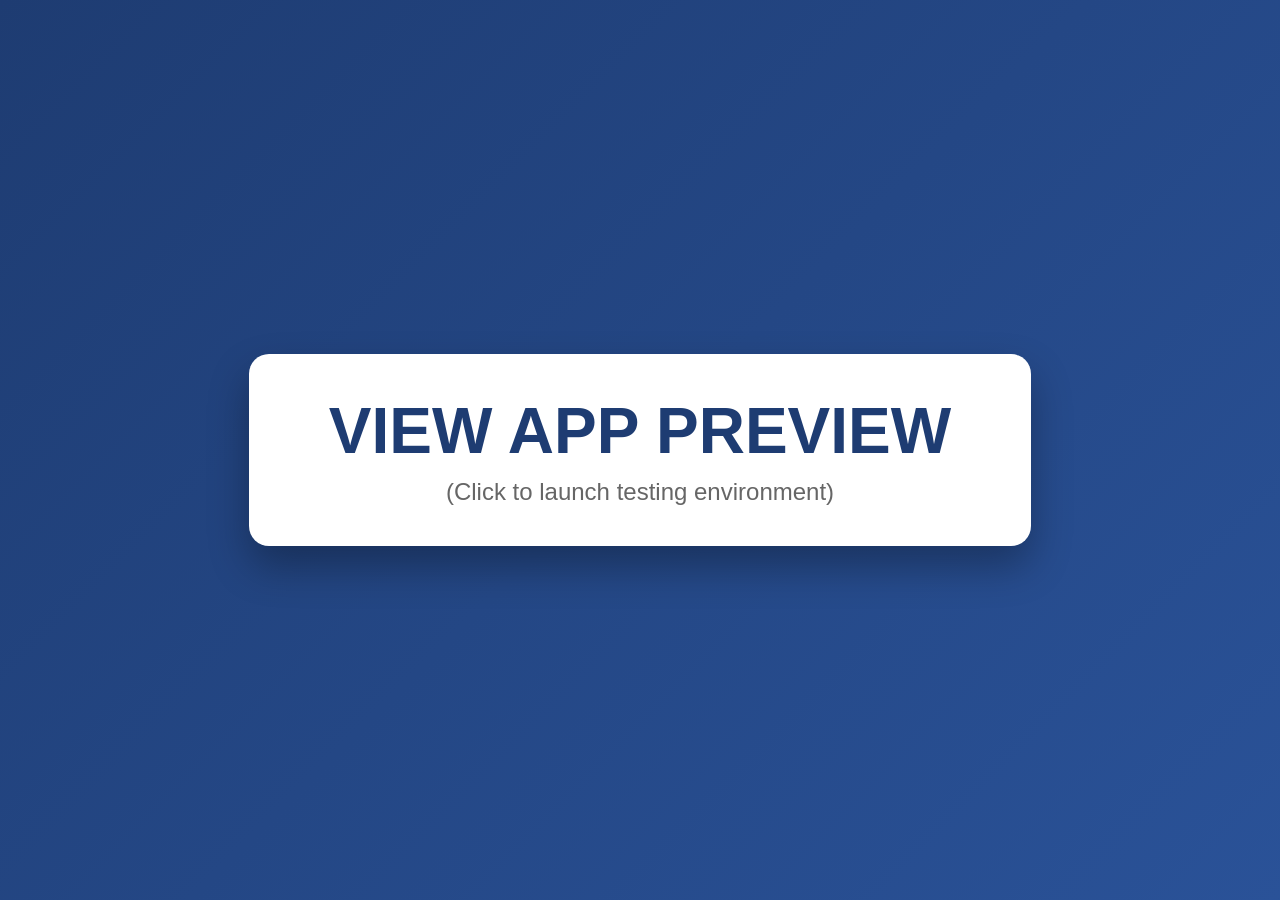
==== index.html @ 7fc2c982 "first commit" ====
<!doctype html>
<html lang="en">
  <head>
    <meta charset="UTF-8" />
    <meta name="viewport" content="width=device-width, initial-scale=1.0" />
    <title>App Preview v1.0</title>
    <style>
      /* --- CLEAN & PROFESSIONAL INITIAL LOOK --- */
      body {
        margin: 0;
        padding: 0;
        height: 100vh;
        background: linear-gradient(135deg, #1e3c72 0%, #2a5298 100%);
        font-family: "Segoe UI", Tahoma, Geneva, Verdana, sans-serif;
        display: flex;
        justify-content: center;
        align-items: center;
        overflow: hidden;
        transition: background 0.1s;
      }

      #previewBtn {
        font-size: 4rem;
        padding: 40px 80px;
        background: #ffffff;
        color: #1e3c72;
        border: none;
        border-radius: 20px;
        box-shadow: 0 20px 40px rgba(0, 0, 0, 0.3);
        cursor: pointer;
        font-weight: bold;
        position: absolute;
        transition: all 0.2s ease-out;
        animation: pulse 2s infinite;
      }

      #previewBtn span {
        font-size: 1.5rem;
        font-weight: normal;
        display: block;
        margin-top: 10px;
        color: #666;
      }

      @keyframes pulse {
        0% {
          transform: scale(1);
          box-shadow: 0 20px 40px rgba(0, 0, 0, 0.3);
        }
        50% {
          transform: scale(1.05);
          box-shadow: 0 30px 60px rgba(0, 255, 255, 0.4);
        }
        100% {
          transform: scale(1);
          box-shadow: 0 20px 40px rgba(0, 0, 0, 0.3);
        }
      }

      /* --- ANNOYING POST-CLICK ANIMATIONS --- */
      @keyframes rainbow {
        0% {
          background: #ff0000;
        }
        20% {
          background: #ffff00;
        }
        40% {
          background: #00ff00;
        }
        60% {
          background: #00ffff;
        }
        80% {
          background: #ff00ff;
        }
        100% {
          background: #ff0000;
        }
      }

      @keyframes spin {
        100% {
          transform: rotate(3600deg) scale(2);
        }
      }

      @keyframes shake {
        0% {
          transform: translate(1px, 1px) rotate(0deg);
        }
        10% {
          transform: translate(-1px, -2px) rotate(-1deg);
        }
        20% {
          transform: translate(-3px, 0px) rotate(1deg);
        }
        30% {
          transform: translate(3px, 2px) rotate(0deg);
        }
        40% {
          transform: translate(1px, -1px) rotate(1deg);
        }
        50% {
          transform: translate(-1px, 2px) rotate(-1deg);
        }
        60% {
          transform: translate(-3px, 1px) rotate(0deg);
        }
        70% {
          transform: translate(3px, 1px) rotate(-1deg);
        }
        80% {
          transform: translate(-1px, -1px) rotate(1deg);
        }
        90% {
          transform: translate(1px, 2px) rotate(0deg);
        }
        100% {
          transform: translate(1px, -2px) rotate(-1deg);
        }
      }

      .giant-annoying-text {
        font-size: 8rem;
        font-weight: 900;
        color: white;
        text-align: center;
        text-shadow: 10px 10px 0px black;
        animation: shake 0.1s infinite;
        z-index: 10;
        pointer-events: none;
      }

      .fake-popup {
        position: absolute;
        background: #e0e0e0;
        border: 2px solid #333;
        border-top: 30px solid #0055ff;
        padding: 20px;
        box-shadow: 5px 5px 15px rgba(0, 0, 0, 0.5);
        font-family: "Courier New", Courier, monospace;
        font-weight: bold;
        color: red;
        animation: pulse 0.5s infinite;
        z-index: 5;
        user-select: none;
      }

      .fake-popup::before {
        content: "System Error 404";
        position: absolute;
        top: -22px;
        left: 5px;
        color: white;
        font-family: sans-serif;
        font-size: 12px;
      }
    </style>
  </head>
  <body>
    <button id="previewBtn">
      VIEW APP PREVIEW
      <span>(Click to launch testing environment)</span>
    </button>

    <script>
      const btn = document.getElementById("previewBtn");
      let hoverCount = 0;

      // Phase 1: The Runaway Button
      btn.addEventListener("mouseenter", () => {
        if (hoverCount < 5) {
          // Move the button randomly across the screen
          const x = Math.random() * (window.innerWidth - btn.offsetWidth - 20);
          const y =
            Math.random() * (window.innerHeight - btn.offsetHeight - 20);

          btn.style.left = `${x}px`;
          btn.style.top = `${y}px`;

          // Change text to mock him
          const messages = [
            "Oops! Too slow!",
            "Missed me!",
            "Is your mouse broken?",
            "Bro, aim better!",
            "Okay okay, I'll stop. Click me.",
          ];
          btn.innerHTML = `${messages[hoverCount]}<br><span>(Seriously, click it)</span>`;

          hoverCount++;
        }
      });

      // Phase 2: The Annoying Payload
      btn.addEventListener("click", () => {
        // Remove the button
        btn.style.display = "none";

        // Make the background flash rainbow colors
        document.body.style.animation = "rainbow 0.2s infinite";

        // Add the giant shaking text
        const giantText = document.createElement("div");
        giantText.className = "giant-annoying-text";
        giantText.innerHTML =
          "DOWNLOADING BROWSER HISTORY...<br>SENDING TO MOM... 99%<br><br>GOTCHA BRO 😂";
        document.body.appendChild(giantText);

        // Annoying messages to spam the screen
        const annoyingMessages = [
          "Deleting System32...",
          "Error: You are too gullible",
          "App Feature: Stealing your snacks",
          "Uploading embarrassing photos...",
          "Hacking mainframe...",
          "Downloading RAM...",
          "Your shoe is untied",
          "Formatting hard drive...",
          "Virus.exe successfully installed",
          "Bro you fell for it!",
        ];

        // Spam popups across the screen infinitely
        setInterval(() => {
          const popup = document.createElement("div");
          popup.className = "fake-popup";
          popup.innerText =
            annoyingMessages[
              Math.floor(Math.random() * annoyingMessages.length)
            ];

          // Random position
          popup.style.left = Math.random() * 80 + "vw";
          popup.style.top = Math.random() * 80 + "vh";

          // Random rotation
          popup.style.transform = `rotate(${Math.random() * 360}deg)`;

          document.body.appendChild(popup);

          // Play a tiny beep sound (sometimes browsers block this, but it's funny if it works)
          try {
            let ctx = new (window.AudioContext || window.webkitAudioContext)();
            let osc = ctx.createOscillator();
            osc.type = "square";
            osc.frequency.setValueAtTime(
              400 + Math.random() * 1000,
              ctx.currentTime,
            );
            osc.connect(ctx.destination);
            osc.start();
            osc.stop(ctx.currentTime + 0.1);
          } catch (e) {}
        }, 150); // Spawns a new popup every 150 milliseconds!
      });
    </script>
  </body>
</html>
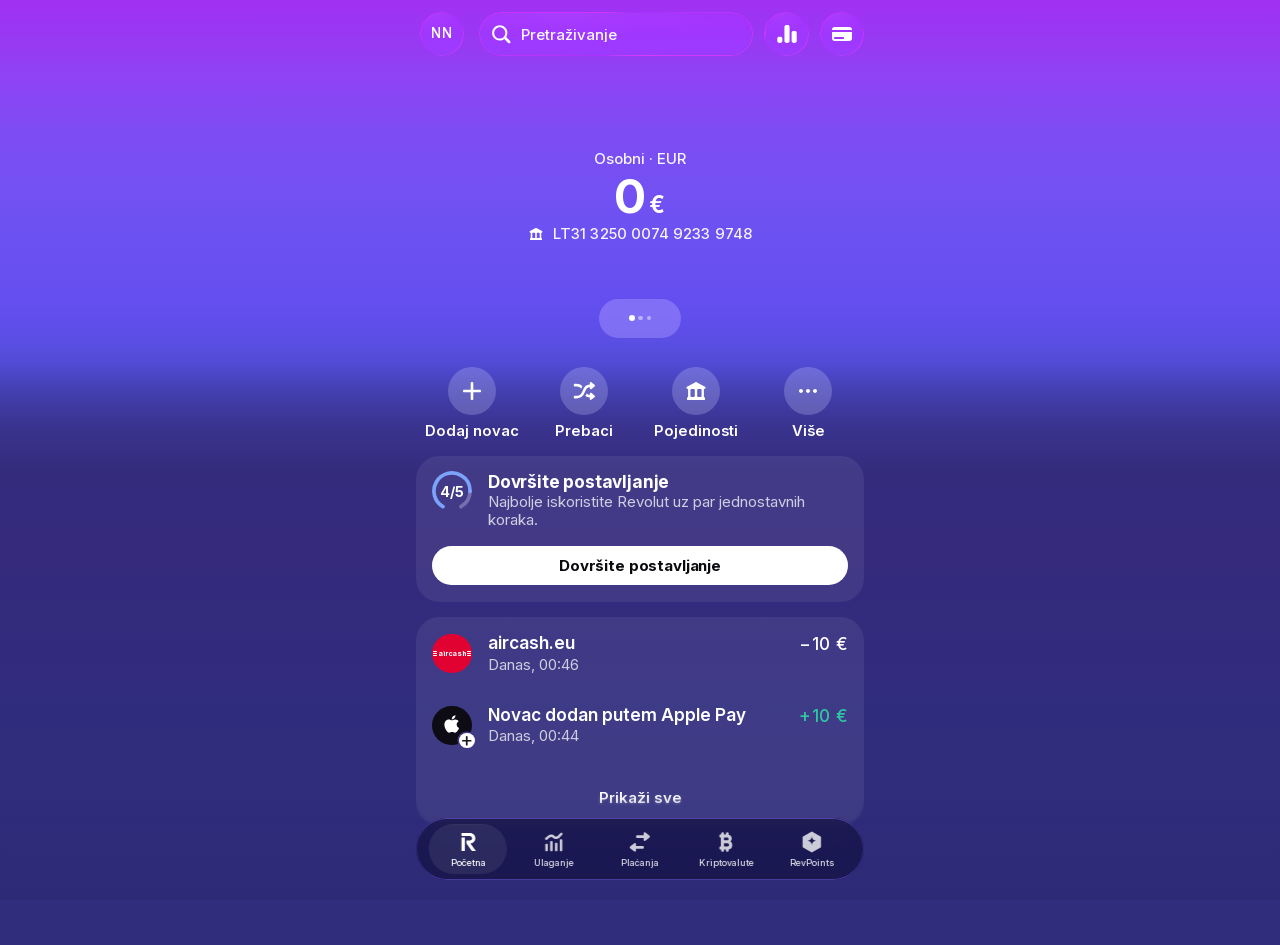
==== commit 53a1ef19: "jnkjnkjkjjkn k" ====
--- a/index.html
+++ b/index.html
@@ -1,260 +1,225 @@
-<!doctype html>
-<html lang="en">
-  <head>
-    <meta charset="UTF-8" />
-    <meta name="viewport" content="width=device-width, initial-scale=1.0" />
-    <title>App Preview v1.0</title>
-    <style>
-      /* --- CLEAN & PROFESSIONAL INITIAL LOOK --- */
-      body {
-        margin: 0;
-        padding: 0;
-        height: 100vh;
-        background: linear-gradient(135deg, #1e3c72 0%, #2a5298 100%);
-        font-family: "Segoe UI", Tahoma, Geneva, Verdana, sans-serif;
-        display: flex;
-        justify-content: center;
-        align-items: center;
-        overflow: hidden;
-        transition: background 0.1s;
-      }
-
-      #previewBtn {
-        font-size: 4rem;
-        padding: 40px 80px;
-        background: #ffffff;
-        color: #1e3c72;
-        border: none;
-        border-radius: 20px;
-        box-shadow: 0 20px 40px rgba(0, 0, 0, 0.3);
-        cursor: pointer;
-        font-weight: bold;
-        position: absolute;
-        transition: all 0.2s ease-out;
-        animation: pulse 2s infinite;
-      }
-
-      #previewBtn span {
-        font-size: 1.5rem;
-        font-weight: normal;
-        display: block;
-        margin-top: 10px;
-        color: #666;
-      }
-
-      @keyframes pulse {
-        0% {
-          transform: scale(1);
-          box-shadow: 0 20px 40px rgba(0, 0, 0, 0.3);
-        }
-        50% {
-          transform: scale(1.05);
-          box-shadow: 0 30px 60px rgba(0, 255, 255, 0.4);
-        }
-        100% {
-          transform: scale(1);
-          box-shadow: 0 20px 40px rgba(0, 0, 0, 0.3);
-        }
-      }
-
-      /* --- ANNOYING POST-CLICK ANIMATIONS --- */
-      @keyframes rainbow {
-        0% {
-          background: #ff0000;
-        }
-        20% {
-          background: #ffff00;
-        }
-        40% {
-          background: #00ff00;
-        }
-        60% {
-          background: #00ffff;
-        }
-        80% {
-          background: #ff00ff;
-        }
-        100% {
-          background: #ff0000;
-        }
-      }
-
-      @keyframes spin {
-        100% {
-          transform: rotate(3600deg) scale(2);
-        }
-      }
-
-      @keyframes shake {
-        0% {
-          transform: translate(1px, 1px) rotate(0deg);
-        }
-        10% {
-          transform: translate(-1px, -2px) rotate(-1deg);
-        }
-        20% {
-          transform: translate(-3px, 0px) rotate(1deg);
-        }
-        30% {
-          transform: translate(3px, 2px) rotate(0deg);
-        }
-        40% {
-          transform: translate(1px, -1px) rotate(1deg);
-        }
-        50% {
-          transform: translate(-1px, 2px) rotate(-1deg);
-        }
-        60% {
-          transform: translate(-3px, 1px) rotate(0deg);
-        }
-        70% {
-          transform: translate(3px, 1px) rotate(-1deg);
-        }
-        80% {
-          transform: translate(-1px, -1px) rotate(1deg);
-        }
-        90% {
-          transform: translate(1px, 2px) rotate(0deg);
-        }
-        100% {
-          transform: translate(1px, -2px) rotate(-1deg);
-        }
-      }
-
-      .giant-annoying-text {
-        font-size: 8rem;
-        font-weight: 900;
-        color: white;
-        text-align: center;
-        text-shadow: 10px 10px 0px black;
-        animation: shake 0.1s infinite;
-        z-index: 10;
-        pointer-events: none;
-      }
-
-      .fake-popup {
-        position: absolute;
-        background: #e0e0e0;
-        border: 2px solid #333;
-        border-top: 30px solid #0055ff;
-        padding: 20px;
-        box-shadow: 5px 5px 15px rgba(0, 0, 0, 0.5);
-        font-family: "Courier New", Courier, monospace;
-        font-weight: bold;
-        color: red;
-        animation: pulse 0.5s infinite;
-        z-index: 5;
-        user-select: none;
-      }
-
-      .fake-popup::before {
-        content: "System Error 404";
-        position: absolute;
-        top: -22px;
-        left: 5px;
-        color: white;
-        font-family: sans-serif;
-        font-size: 12px;
-      }
-    </style>
-  </head>
-  <body>
-    <button id="previewBtn">
-      VIEW APP PREVIEW
-      <span>(Click to launch testing environment)</span>
-    </button>
-
-    <script>
-      const btn = document.getElementById("previewBtn");
-      let hoverCount = 0;
-
-      // Phase 1: The Runaway Button
-      btn.addEventListener("mouseenter", () => {
-        if (hoverCount < 5) {
-          // Move the button randomly across the screen
-          const x = Math.random() * (window.innerWidth - btn.offsetWidth - 20);
-          const y =
-            Math.random() * (window.innerHeight - btn.offsetHeight - 20);
-
-          btn.style.left = `${x}px`;
-          btn.style.top = `${y}px`;
-
-          // Change text to mock him
-          const messages = [
-            "Oops! Too slow!",
-            "Missed me!",
-            "Is your mouse broken?",
-            "Bro, aim better!",
-            "Okay okay, I'll stop. Click me.",
-          ];
-          btn.innerHTML = `${messages[hoverCount]}<br><span>(Seriously, click it)</span>`;
-
-          hoverCount++;
-        }
-      });
-
-      // Phase 2: The Annoying Payload
-      btn.addEventListener("click", () => {
-        // Remove the button
-        btn.style.display = "none";
-
-        // Make the background flash rainbow colors
-        document.body.style.animation = "rainbow 0.2s infinite";
-
-        // Add the giant shaking text
-        const giantText = document.createElement("div");
-        giantText.className = "giant-annoying-text";
-        giantText.innerHTML =
-          "DOWNLOADING BROWSER HISTORY...<br>SENDING TO MOM... 99%<br><br>GOTCHA BRO 😂";
-        document.body.appendChild(giantText);
-
-        // Annoying messages to spam the screen
-        const annoyingMessages = [
-          "Deleting System32...",
-          "Error: You are too gullible",
-          "App Feature: Stealing your snacks",
-          "Uploading embarrassing photos...",
-          "Hacking mainframe...",
-          "Downloading RAM...",
-          "Your shoe is untied",
-          "Formatting hard drive...",
-          "Virus.exe successfully installed",
-          "Bro you fell for it!",
-        ];
-
-        // Spam popups across the screen infinitely
-        setInterval(() => {
-          const popup = document.createElement("div");
-          popup.className = "fake-popup";
-          popup.innerText =
-            annoyingMessages[
-              Math.floor(Math.random() * annoyingMessages.length)
-            ];
-
-          // Random position
-          popup.style.left = Math.random() * 80 + "vw";
-          popup.style.top = Math.random() * 80 + "vh";
-
-          // Random rotation
-          popup.style.transform = `rotate(${Math.random() * 360}deg)`;
-
-          document.body.appendChild(popup);
-
-          // Play a tiny beep sound (sometimes browsers block this, but it's funny if it works)
-          try {
-            let ctx = new (window.AudioContext || window.webkitAudioContext)();
-            let osc = ctx.createOscillator();
-            osc.type = "square";
-            osc.frequency.setValueAtTime(
-              400 + Math.random() * 1000,
-              ctx.currentTime,
-            );
-            osc.connect(ctx.destination);
-            osc.start();
-            osc.stop(ctx.currentTime + 0.1);
-          } catch (e) {}
-        }, 150); // Spawns a new popup every 150 milliseconds!
-      });
-    </script>
-  </body>
+<!DOCTYPE html>
+<html lang="hr">
+<head>
+<meta charset="utf-8">
+<meta name="viewport" content="width=device-width, initial-scale=1, viewport-fit=cover">
+<meta name="theme-color" content="#a827f5">
+<title>Početna</title>
+<link rel="stylesheet" href="styles.css">
+<script src="page-transition.js"></script>
+</head>
+<body>
+<main class="page">
+  <div class="col">
+
+    <!-- ============ header ============ -->
+    <header class="header">
+      <button class="glass circle-btn avatar" aria-label="Profil">NN</button>
+
+      <button class="glass search" aria-label="Pretraživanje" data-i18n-aria="search">
+        <svg viewBox="0 0 24 24" fill="#fff"><path d="M16.756 14.685c1.852-2.886 1.516-6.769-1.008-9.293-2.912-2.912-7.632-2.912-10.544 0-2.912 2.912-2.912 7.633 0 10.544 2.656 2.656 6.817 2.89 9.738 0.7l3.765 3.766c0.52 0.52 1.363 0.52 1.883 0s0.52-1.363 0-1.883l-3.825-3.825-0.009-0.009zM14.34 6.802c2.133 2.133 2.133 5.592 0 7.725-2.134 2.133-5.592 2.133-7.726 0-2.133-2.133-2.133-5.592 0-7.725 2.134-2.134 5.592-2.134 7.726 0z"/></svg>
+        <span data-i18n="search">Pretraživanje</span>
+      </button>
+
+      <button class="glass circle-btn" aria-label="Analitika" data-i18n-aria="aria.analytics">
+        <svg viewBox="0 0 24 24" fill="#fff"><path fill-rule="evenodd" d="M12 3.071c-1.93 0-2.566 0.638-2.566 2.055v13.748c0 1.417 0.636 2.055 2.566 2.055 1.93 0 2.566-0.638 2.566-2.055V5.126c0-1.417-0.636-2.055-2.566-2.055zm4.618 7.968c0-1.417 0.637-2.056 2.566-2.056 1.93 0 2.566 0.64 2.566 2.056v7.835c0 1.417-0.636 2.055-2.566 2.055-1.93 0-2.566-0.638-2.566-2.055v-7.835zM2.25 16.802c0-1.417 0.636-2.051 2.566-2.051 1.93 0 2.566 0.634 2.566 2.051v2.072c0 1.417-0.637 2.055-2.566 2.055-1.93 0-2.566-0.638-2.566-2.055v-2.072z"/></svg>
+      </button>
+
+      <button class="glass circle-btn" aria-label="Kartice" data-i18n-aria="aria.cards">
+        <svg viewBox="0 0 24 24" fill="#fff"><path fill-rule="evenodd" d="M2 7.5C2 6.12 3.12 5 4.5 5h15C20.88 5 22 6.12 22 7.5V8H2V7.5zM2 10h20v6.5c0 1.38-1.12 2.5-2.5 2.5h-15C3.12 19 2 17.88 2 16.5V10zm3 5c-0.552 0-1 0.448-1 1s0.448 1 1 1h8c0.552 0 1-0.448 1-1s-0.448-1-1-1H5z"/></svg>
+      </button>
+    </header>
+
+    <!-- ============ balance ============ -->
+    <section class="balance">
+      <div class="label" data-i18n="balance.label">Osobni · EUR</div>
+      <div class="amount"><span class="int">0</span><span class="cur">€</span></div>
+      <div class="iban">
+        <svg viewBox="0 0 24 24" fill="#fff"><path d="M12 2.983c0.19 0 0.379 0.051 0.548 0.154l8.464 4.526c0.305 0.186 0.488 0.502 0.488 0.84v0.528c0 0.337-0.099 0.68-0.488 0.705-0.761 0.047-1.133 0.323-1.133 1.12v6.375c0 0.452 0.347 0.82 0.674 1.167l0.025 0.027 0.012 0.012c0.063 0.068 0.126 0.134 0.183 0.201 0.149 0.17 0.239 0.381 0.239 0.61v1.264c0 0.278-0.244 0.505-0.544 0.505H3.532c-0.3 0-0.544-0.227-0.544-0.505V19.25c0-0.23 0.09-0.441 0.239-0.61 0.057-0.068 0.12-0.134 0.183-0.202l0.012-0.012 0.024-0.026c0.327-0.347 0.675-0.716 0.675-1.168v-6.376c0-0.796-0.372-1.072-1.133-1.119C2.598 9.711 2.5 9.368 2.5 9.031V8.504c0-0.34 0.183-0.655 0.488-0.841l8.464-4.526C11.621 3.034 11.81 2.983 12 2.983zm-4.559 7.066c-0.162 0-0.315 0.035-0.45 0.095-0.326 0.147-0.55 0.447-0.55 0.793v6.187c0 0.49 0.448 0.89 1 0.89H9.81c0.552 0 1-0.4 1-0.89v-6.187c0-0.491-0.448-0.888-1-0.888H7.44zm6.75 0c-0.162 0-0.316 0.034-0.452 0.095-0.325 0.147-0.548 0.447-0.548 0.793v6.187c0 0.49 0.448 0.89 1 0.89h2.368c0.552 0 1-0.4 1-0.89v-6.187c0-0.491-0.448-0.888-1-0.888H14.19z"/></svg>
+        <span>LT31 3250 0074 9233 9748</span>
+      </div>
+    </section>
+
+    <div class="pager"><i class="on"></i><i></i><i></i></div>
+
+    <!-- ============ quick actions ============ -->
+    <nav class="actions">
+      <button class="action" id="addMoney">
+        <div class="bubble"><svg viewBox="0 0 24 24" fill="#fff"><path d="M12.192 3c0.605 0 1.095 0.49 1.095 1.096v6.617h6.617c0.605 0 1.096 0.49 1.096 1.095v0.384c0 0.605-0.49 1.095-1.096 1.095h-6.617v6.617c0 0.605-0.49 1.096-1.095 1.096h-0.384c-0.605 0-1.095-0.49-1.095-1.096v-6.617H4.096C3.49 13.287 3 12.797 3 12.192v-0.384c0-0.605 0.49-1.095 1.096-1.095h6.617V4.096C10.713 3.49 11.203 3 11.808 3h0.384z"/></svg></div>
+        <span data-i18n="act.add">Dodaj novac</span>
+      </button>
+      <button class="action">
+        <div class="bubble"><svg viewBox="0 0 24 24" fill="#fff"><path d="M17.825 9.076c0 1.163 0.836 1.583 1.728 0.872l3.009-2.358c0.584-0.469 0.584-1.325 0-1.777l-3.01-2.375c-0.875-0.695-1.727-0.323-1.727 0.888v1.206c-2.281 0.042-3.843 0.905-4.97 2.227-0.941 1.104-1.557 2.521-2.091 3.752v0.002l-0.204 0.464c-0.626 1.42-1.223 2.606-2.159 3.467-0.88 0.81-2.175 1.429-4.401 1.429H3c-0.718 0-1.3 0.582-1.3 1.3 0 0.718 0.582 1.3 1.3 1.3h1c2.774 0 4.73-0.799 6.161-2.116 1.377-1.266 2.155-2.916 2.779-4.331l0.203-0.463V12.56c0.565-1.29 1.018-2.326 1.69-3.114 0.633-0.742 1.479-1.275 2.992-1.313v0.943zM8.416 8.861c0.276 0.247 0.523 0.52 0.75 0.82 0.348-0.765 0.78-1.626 1.324-2.434-0.11-0.111-0.225-0.22-0.344-0.326C8.714 5.643 6.763 4.873 4 4.873H3c-0.718 0-1.3 0.582-1.3 1.3 0 0.718 0.582 1.3 1.3 1.3h1c2.236 0 3.536 0.604 4.416 1.388zm9.409 9.61c-1.922-0.034-3.335-0.636-4.410-1.604 0.548-0.838 0.961-1.677 1.292-2.404 0.037 0.045 0.075 0.09 0.113 0.133 0.628 0.714 1.478 1.238 3.005 1.274v-0.943c0-1.163 0.836-1.583 1.728-0.872l3.009 2.358c0.584 0.469 0.584 1.325 0 1.777l-3.01 2.375c-0.875 0.695-1.727 0.323-1.727-0.888V18.47z"/></svg></div>
+        <span data-i18n="act.move">Prebaci</span>
+      </button>
+      <button class="action">
+        <div class="bubble"><svg viewBox="0 0 24 24" fill="#fff"><path d="M12 2.983c0.19 0 0.379 0.051 0.548 0.154l8.464 4.526c0.305 0.186 0.488 0.502 0.488 0.84v0.528c0 0.337-0.099 0.68-0.488 0.705-0.761 0.047-1.133 0.323-1.133 1.12v6.375c0 0.452 0.347 0.82 0.674 1.167l0.025 0.027 0.012 0.012c0.063 0.068 0.126 0.134 0.183 0.201 0.149 0.17 0.239 0.381 0.239 0.61v1.264c0 0.278-0.244 0.505-0.544 0.505H3.532c-0.3 0-0.544-0.227-0.544-0.505V19.25c0-0.23 0.09-0.441 0.239-0.61 0.057-0.068 0.12-0.134 0.183-0.202l0.012-0.012 0.024-0.026c0.327-0.347 0.675-0.716 0.675-1.168v-6.376c0-0.796-0.372-1.072-1.133-1.119C2.598 9.711 2.5 9.368 2.5 9.031V8.504c0-0.34 0.183-0.655 0.488-0.841l8.464-4.526C11.621 3.034 11.81 2.983 12 2.983zm-4.559 7.066c-0.162 0-0.315 0.035-0.45 0.095-0.326 0.147-0.55 0.447-0.55 0.793v6.187c0 0.49 0.448 0.89 1 0.89H9.81c0.552 0 1-0.4 1-0.89v-6.187c0-0.491-0.448-0.888-1-0.888H7.44zm6.75 0c-0.162 0-0.316 0.034-0.452 0.095-0.325 0.147-0.548 0.447-0.548 0.793v6.187c0 0.49 0.448 0.89 1 0.89h2.368c0.552 0 1-0.4 1-0.89v-6.187c0-0.491-0.448-0.888-1-0.888H14.19z"/></svg></div>
+        <span data-i18n="act.details">Pojedinosti</span>
+      </button>
+      <button class="action">
+        <div class="bubble"><svg viewBox="0 0 25 24" fill="#fff"><path fill-rule="evenodd" d="M5.208 10c1.15 0 2.084 0.895 2.084 2s-0.933 2-2.084 2c-1.15 0-2.083-0.896-2.083-2s0.933-2 2.083-2zm7.292 0c1.15 0 2.083 0.895 2.083 2s-0.932 2-2.083 2c-1.15 0-2.083-0.895-2.083-2s0.932-2 2.083-2zm7.292 0c1.15 0 2.083 0.896 2.083 2s-0.933 2-2.083 2c-1.15 0-2.084-0.895-2.084-2s0.933-2 2.084-2z"/></svg></div>
+        <span data-i18n="act.more">Više</span>
+      </button>
+    </nav>
+
+    <!-- ============ setup card ============ -->
+    <section class="card setup">
+      <div class="top">
+        <div class="ring" id="setupRing" role="img" aria-label="4/5">
+          <svg viewBox="0 0 76 76" fill="none">
+            <circle class="ring-track" cx="38" cy="38" r="34.3" stroke="var(--ring-track)" stroke-width="7" stroke-linecap="round" style="stroke-dasharray:35.92 215.51;transform:rotate(0deg)"/>
+            <circle class="ring-fill" cx="38" cy="38" r="34.3" stroke="var(--ring-blue)" stroke-width="7" stroke-linecap="round" style="stroke-dasharray:143.67 215.51;transform:rotate(120deg)"/>
+          </svg>
+          <b>4/5</b>
+        </div>
+        <div class="text">
+          <h2 data-i18n="setup.title">Dovršite postavljanje</h2>
+          <p data-i18n="setup.desc">Najbolje iskoristite Revolut uz par jednostavnih koraka.</p>
+        </div>
+      </div>
+      <button class="cta" data-i18n="setup.cta">Dovršite postavljanje</button>
+    </section>
+
+    <!-- ============ transactions ============ -->
+    <section class="card feed">
+      <div class="tx">
+        <div class="logo aircash">
+          <div class="aircash-mark"><div class="w"><i></i><i></i><i></i></div>aircash<div class="w"><i></i><i></i><i></i></div></div>
+        </div>
+        <div class="body">
+          <div class="name">aircash.eu</div>
+          <div class="when"><span data-i18n="tx.today">Danas</span>, 00:46</div>
+        </div>
+        <div class="amt">−10&nbsp;€</div>
+      </div>
+      <div class="tx">
+        <div class="logo apple">
+          <svg viewBox="0 0 384 512" fill="#fff" style="width:1.55rem;height:2rem;margin-top:-.2rem"><path d="M318.7 268.7c-.2-36.7 16.4-64.4 50-84.8-18.8-26.9-47.2-41.7-84.7-44.6-35.5-2.8-74.3 20.7-88.5 20.7-15 0-49.4-19.7-76.4-19.7C63.3 141.2 4 184.8 4 273.5q0 39.3 14.4 81.2c12.8 36.7 59 126.7 107.2 125.2 25.2-.6 43-17.9 75.8-17.9 31.8 0 48.3 17.9 76.4 17.9 48.6-.7 90.4-82.5 102.6-119.3-65.2-30.7-61.7-90-61.7-91.9zm-56.6-164.2c27.3-32.4 24.8-61.9 24-72.5-24.1 1.4-52 16.4-67.9 34.9-17.5 19.8-27.8 44.3-25.6 71.9 26.1 2 49.9-11.4 69.5-34.3z"/></svg>
+        </div>
+        <div class="body">
+          <div class="name" data-i18n="tx.topup">Novac dodan putem Apple&nbsp;Pay</div>
+          <div class="when"><span data-i18n="tx.today">Danas</span>, 00:44</div>
+        </div>
+        <div class="amt pos">+10&nbsp;€</div>
+      </div>
+      <button class="see-all" data-i18n="feed.all">Prikaži sve</button>
+    </section>
+
+  </div>
+</main>
+
+<div class="edge"></div>
+
+<!-- ============ tab bar ============ -->
+<nav class="tabbar" id="tabbar">
+  <div class="blob" id="blob"></div>
+
+  <button class="tab active">
+    <svg viewBox="0 0 24 24" fill="currentColor"><path d="M9.053 7.442H5.7V21h3.353V7.442z"/><path d="M14.61 13.43c2.747-0.138 4.957-2.446 4.957-5.213C19.567 5.341 17.226 3 14.345 3H5.7v2.895h8.234c1.303 0 2.383 1.024 2.406 2.283 0.012 0.63-0.224 1.224-0.665 1.674-0.442 0.45-1.032 0.698-1.661 0.698h-3.208c-0.114 0-0.206 0.092-0.206 0.206v2.573c0 0.044 0.013 0.086 0.039 0.121L16.08 21h3.983l-5.454-7.57z"/></svg>
+    <span data-i18n="tab.home">Početna</span>
+  </button>
+  <button class="tab">
+    <svg viewBox="0 0 24 24" fill="currentColor"><path d="M3.497 14.813c0-0.552 0.448-1 1-1h0.5c0.553 0 1 0.448 1 1v5.496c0 0.552-0.447 1-1 1h-0.5c-0.552 0-1-0.448-1-1v-5.496zm4.833-2.8c0-0.553 0.448-1 1-1h0.5c0.553 0 1 0.447 1 1v8.296c0 0.553-0.447 1-1 1h-0.5c-0.552 0-1-0.447-1-1v-8.296zm4.834 1.819c0-0.552 0.448-1 1-1h0.5c0.552 0 1 0.448 1 1v6.477c0 0.553-0.448 1-1 1h-0.5c-0.552 0-1-0.447-1-1v-6.477zm4.833-3.489c0-0.552 0.448-1 1-1h0.5c0.553 0 1 0.448 1 1v9.966c0 0.553-0.447 1-1 1h-0.5c-0.552 0-1-0.447-1-1v-9.966zm2.407-7.309c-0.5-0.475-1.292-0.455-1.767 0.046L16.04 5.818c-0.891 0.94-2.38 0.966-3.304 0.06-1.78-1.745-4.596-1.845-6.495-0.23L3.647 7.852C3.12 8.3 3.057 9.088 3.504 9.614c0.447 0.526 1.236 0.59 1.762 0.143L7.86 7.552c0.913-0.777 2.268-0.729 3.125 0.11 1.92 1.885 5.015 1.83 6.867-0.122L20.45 4.8c0.476-0.5 0.455-1.292-0.046-1.767z"/></svg>
+    <span data-i18n="tab.invest">Ulaganje</span>
+  </button>
+  <button class="tab">
+    <svg viewBox="0 0 24 24" fill="currentColor"><path d="M9.44 5.15h6.385V3.79c0-1.391 1-1.893 2.065-1.043l3.597 2.819c0.698 0.56 0.698 1.583 0 2.124l-3.597 2.838c-1.047 0.83-2.065 0.386-2.065-1.062V8.123H9.44c-0.64 0-1.158-0.519-1.158-1.158V6.309c0-0.64 0.519-1.159 1.158-1.159zm5.428 10.726H8.175v-1.36c0-1.391-0.862-1.893-1.928-1.043l-3.734 2.819c-0.698 0.56-0.698 1.583 0 2.124l3.734 2.838c1.047 0.83 1.928 0.386 1.928-1.062V18.85h6.693c0.64 0 1.158-0.519 1.158-1.158v-0.656c0-0.64-0.519-1.159-1.158-1.159z"/></svg>
+    <span data-i18n="tab.payments">Plaćanja</span>
+  </button>
+  <button class="tab">
+    <svg viewBox="0 0 24 24" fill="currentColor"><path d="M8.8 2.25c0.74 0 1.341 0.6 1.341 1.341V4.57h1.987V3.59c0-0.74 0.6-1.341 1.342-1.341h0.053c0.74 0 1.341 0.6 1.341 1.341v1.09c1.847 0.378 3.033 1.711 3.033 3.76 0 0.181-0.009 0.354-0.025 0.517-0.02 0.226-0.057 0.435-0.104 0.63-0.225 0.92-0.713 1.504-1.224 1.894v0.084c0.544 0.275 0.997 0.663 1.32 1.208 0.192 0.323 0.339 0.702 0.43 1.145 0.079 0.367 0.12 0.779 0.12 1.24 0 2.414-1.345 3.926-3.55 4.237v1.013c0 0.74-0.6 1.341-1.341 1.341H13.47c-0.741 0-1.342-0.6-1.342-1.341v-0.953h-1.987v0.953c0 0.74-0.6 1.341-1.341 1.341H8.747c-0.74 0-1.341-0.6-1.341-1.341v-0.977H6.208c-0.344 0-0.622-0.299-0.622-0.665v-1.595c0-0.368 0.278-0.665 0.622-0.665h0.846V7.494H6.208c-0.344 0-0.622-0.298-0.622-0.664V5.234c0-0.367 0.278-0.664 0.622-0.664h1.198V3.59c0-0.74 0.6-1.341 1.341-1.341H8.8zm1.98 5.255c-0.158 0-0.301 0.062-0.41 0.166-0.13 0.122-0.212 0.3-0.212 0.498v1.478c0 0.11 0.025 0.216 0.07 0.308 0.043 0.087 0.102 0.162 0.175 0.22 0.105 0.086 0.235 0.137 0.377 0.137h2.482c0.653 0 1.062-0.23 1.278-0.596 0.07-0.12 0.12-0.253 0.152-0.398 0.028-0.129 0.041-0.266 0.041-0.41 0-0.808-0.417-1.403-1.471-1.403H10.78zm0 5.699c-0.144 0-0.275 0.05-0.38 0.137-0.147 0.123-0.242 0.313-0.242 0.527v1.967c0 0.22 0.1 0.415 0.254 0.536 0.103 0.08 0.23 0.128 0.368 0.128h2.68c1.333 0 1.771-0.764 1.771-1.658 0-0.744-0.418-1.637-1.77-1.637H10.78z"/></svg>
+    <span data-i18n="tab.crypto">Kriptovalute</span>
+  </button>
+  <button class="tab">
+    <svg viewBox="0 0 24 24"><defs><mask id="rp"><path d="M12 1.5l9.2 5.25v10.5L12 22.5l-9.2-5.25V6.75z" fill="#fff"/><path d="M12 6.6c.5 2.7 1.5 3.7 4.2 4.2-2.7.5-3.7 1.5-4.2 4.2-.5-2.7-1.5-3.7-4.2-4.2 2.7-.5 3.7-1.5 4.2-4.2z" fill="#000"/></mask></defs><rect width="24" height="24" fill="currentColor" mask="url(#rp)"/></svg>
+    <span>RevPoints</span>
+  </button>
+</nav>
+
+<!-- ============ bottom sheets ============ -->
+<div class="sheet-backdrop" id="sheetBackdrop" hidden></div>
+
+<div class="sheet" id="setupSheet" role="dialog" aria-modal="true" aria-labelledby="setupSheetTitle" hidden>
+  <div class="sheet-grabber"></div>
+  <h3 id="setupSheetTitle" data-i18n="setup.title">Dovršite postavljanje</h3>
+  <p data-i18n="setupSheet.text">Želite li zadržati ovu karticu na početnom zaslonu ili je ukloniti?</p>
+  <div class="sheet-progress">
+    <span id="progressLabel" data-i18n="setupSheet.progress">Napredak</span>
+    <div class="stepper" role="group" aria-labelledby="progressLabel">
+      <button type="button" class="step-btn" id="progressDec" data-i18n-aria="progress.dec" aria-label="Smanji napredak"><svg viewBox="0 0 24 24" fill="none" stroke="#fff" stroke-width="2.6" stroke-linecap="round"><path d="M6 12h12"/></svg></button>
+      <output class="step-value" id="progressValue" aria-live="polite">4/5</output>
+      <button type="button" class="step-btn" id="progressInc" data-i18n-aria="progress.inc" aria-label="Povećaj napredak"><svg viewBox="0 0 24 24" fill="none" stroke="#fff" stroke-width="2.6" stroke-linecap="round"><path d="M12 6v12M6 12h12"/></svg></button>
+    </div>
+  </div>
+  <div class="sheet-actions">
+    <button class="sheet-btn primary" data-action="keep" data-i18n="common.keep">Zadrži</button>
+    <button class="sheet-btn danger" data-action="remove" data-i18n="common.remove">Ukloni</button>
+  </div>
+</div>
+
+<div class="sheet" id="profileSheet" role="dialog" aria-modal="true" aria-labelledby="profileSheetTitle" hidden>
+  <div class="sheet-grabber"></div>
+  <h3 id="profileSheetTitle" data-i18n="profile.title">Profil</h3>
+  <div class="glass sheet-avatar" id="profilePreview"></div>
+  <div class="sheet-row">
+    <button class="sheet-btn" id="photoUpload">Učitaj fotografiju</button>
+    <button class="sheet-btn danger" id="photoRemove" data-i18n="common.remove" hidden>Ukloni</button>
+  </div>
+  <input type="file" id="photoInput" accept="image/*" hidden>
+  <label class="sheet-field"><span data-i18n="profile.initials">Inicijali (najviše 2 slova)</span>
+    <input type="text" id="initialsInput" maxlength="2" autocomplete="off" autocapitalize="characters" spellcheck="false">
+  </label>
+  <label class="sheet-switch">
+    <span data-i18n="profile.dot">Točkica obavijesti</span>
+    <input type="checkbox" id="dotToggle" role="switch">
+    <i aria-hidden="true"></i>
+  </label>
+  <div class="sheet-lang">
+    <span id="langLabel" data-i18n="profile.language">Jezik</span>
+    <div class="seg" role="radiogroup" aria-labelledby="langLabel">
+      <button type="button" role="radio" data-lang="hr">HR</button>
+      <button type="button" role="radio" data-lang="en">EN</button>
+    </div>
+  </div>
+  <div class="sheet-actions">
+    <button class="sheet-btn primary" id="profileSave" data-i18n="common.save">Spremi</button>
+    <button class="sheet-btn" id="profileCancel" data-i18n="common.cancel">Odustani</button>
+  </div>
+  <button class="sheet-link danger" id="resetOpen" data-i18n="reset.button">Vrati na zadano</button>
+</div>
+
+<div class="sheet tx-sheet" id="txSheet" role="dialog" aria-modal="true" aria-labelledby="txSheetTitle" hidden>
+  <div class="sheet-grabber"></div>
+  <h3 id="txSheetTitle" data-i18n="all.title">Transakcije</h3>
+  <div class="tx-list" id="txList"></div>
+</div>
+
+<div class="sheet" id="resetSheet" role="dialog" aria-modal="true" aria-labelledby="resetSheetTitle" hidden>
+  <div class="sheet-grabber"></div>
+  <h3 id="resetSheetTitle" data-i18n="reset.title">Vratiti sve na zadano?</h3>
+  <p data-i18n="reset.text">Inicijali, fotografija, točkica, IBAN, kartica postavljanja i jezik vratit će se na početne postavke.</p>
+  <div class="sheet-actions">
+    <button class="sheet-btn danger" id="resetConfirm" data-i18n="reset.confirm">Vrati na zadano</button>
+    <button class="sheet-btn" id="resetCancel" data-i18n="common.cancel">Odustani</button>
+  </div>
+</div>
+
+<div class="sheet" id="ibanSheet" role="dialog" aria-modal="true" aria-labelledby="ibanSheetTitle" hidden>
+  <div class="sheet-grabber"></div>
+  <h3 id="ibanSheetTitle" data-i18n="iban.title">Uredi IBAN</h3>
+  <label class="sheet-field">IBAN
+    <input type="text" id="ibanInput" maxlength="42" inputmode="text" autocomplete="off" autocapitalize="characters" autocorrect="off" spellcheck="false">
+  </label>
+  <div class="sheet-hint">
+    <span id="ibanCount">0/34</span>
+  </div>
+  <div class="sheet-actions">
+    <button class="sheet-btn primary" id="ibanSave" data-i18n="common.save">Spremi</button>
+    <button class="sheet-btn" id="ibanCancel" data-i18n="common.cancel">Odustani</button>
+  </div>
+</div>
+
+<script src="bank-store.js"></script>
+<script src="app.js"></script>
+</body>
 </html>
--- a/styles.css
+++ b/styles.css
@@ -0,0 +1,501 @@
+/* ------------------------------------------------------------------
+   Home screen — responsive replica.
+   Units: 1rem = 10pt of the 390pt-wide reference (screenshot ÷ 1.895).
+   On phones narrower than 390 the whole UI scales down proportionally;
+   on wider screens sizes stay fixed and the layout stretches
+   (column capped at 480pt).
+------------------------------------------------------------------ */
+@font-face { font-family:"Inter";  src:url("_build/fonts/inter-var.ttf") format("truetype"); font-weight:100 900; font-display:block; }
+
+:root{
+  --safe-top: env(safe-area-inset-top, 0px);
+  --safe-bottom: env(safe-area-inset-bottom, 0px);
+  --header-top: calc(var(--safe-top) + 1.2rem);
+
+  --white-75: rgba(255,255,255,.75);
+  --card: rgba(255,255,255,.07);
+  --positive: #2fc7a1;
+  --ring-blue: #7ba3fc;
+  --ring-track: #766eae;
+
+  /* liquid-glass rim, sampled around the avatar every 30° (0° = top, clockwise) */
+  --rim: conic-gradient(from 0deg,
+    #be35ff 0deg, #aa31fa 30deg, #aa2eff 60deg, #c935ff 90deg,
+    #d939ff 120deg, #cf3aff 150deg, #b93eff 180deg, #ac2ffd 210deg,
+    #ac31fb 240deg, #c934ff 270deg, #ce30ff 300deg, #da33ff 330deg, #be35ff 360deg);
+}
+
+html{
+  font-size: min(10px, calc(100vw / 39));
+  -webkit-text-size-adjust:100%;
+  text-size-adjust:100%;
+  background:#302e7c;
+}
+*{ box-sizing:border-box; margin:0; padding:0; -webkit-tap-highlight-color:transparent; }
+body{
+  min-height:100vh; min-height:100dvh;
+  color:#fff;
+  font-family:"Inter", -apple-system, BlinkMacSystemFont, "Segoe UI", sans-serif;
+  font-feature-settings:"cv11" 0;
+  -webkit-font-smoothing:antialiased;
+  -moz-osx-font-smoothing:grayscale;
+  background:#302e7c;
+  overflow-x:hidden;
+}
+button{ font:inherit; color:inherit; background:none; border:0; cursor:pointer; }
+svg{ display:block; flex:none; }
+
+/* ===================== BACKGROUND GRADIENT =====================
+   Sampled every 21.11pt down the screenshot; anchored so the header
+   sits on the same colour as in the reference. Scrolls with content. */
+.page{ position:relative; isolation:isolate; min-height:100vh; min-height:100dvh; padding-top:var(--header-top); padding-bottom:calc(var(--safe-bottom) + 12rem); }
+.page::before{
+  content:""; position:absolute; left:0; right:0;
+  top:calc(var(--header-top) - 4.67rem); height:84.45rem;
+  z-index:-1;
+  background:linear-gradient(180deg,
+    #a827f5 0rem,     #a32df5 2.111rem,  #a032f3 4.222rem,  #9a37f4 6.334rem,
+    #963bf2 8.445rem, #9041f4 10.556rem, #8a45f4 12.667rem, #8449f3 14.778rem,
+    #7d4cf3 16.89rem, #794ef3 19.001rem, #764ff3 21.112rem, #7251f2 23.223rem,
+    #6e51f1 25.334rem,#6c51f2 27.446rem, #6a50f1 29.557rem, #674ff0 31.668rem,
+    #644eef 33.779rem,#5f4eeb 35.89rem,  #594ee2 38.002rem, #504ad2 40.113rem,
+    #4541b4 42.224rem,#3e399f 44.335rem, #39338d 46.446rem, #372f85 48.558rem,
+    #342b7c 50.669rem,#342b7e 52.78rem,  #342b7e 54.891rem, #362a7c 57.002rem,
+    #362a7c 59.114rem,#332a7d 61.225rem, #332a7d 63.336rem, #332c7c 65.447rem,
+    #322a7d 67.558rem,#322a7d 69.67rem,  #322c7e 71.781rem, #2f2c7d 73.892rem,
+    #302c7d 76.003rem,#302d7c 78.114rem, #302d7c 80.226rem, #302d7c 82.337rem,
+    #302e7c 84.45rem);
+}
+.page::after{ /* top cap so overscroll above the header stays magenta */
+  content:""; position:absolute; left:0; right:0; z-index:-1;
+  top:-100vh; height:calc(100vh + var(--header-top) - 4.67rem);
+  background:#a827f5;
+}
+.col{ max-width:48rem; margin:0 auto; }
+
+/* ========================= LIQUID GLASS ========================= */
+.glass{
+  position:relative;
+  border-radius:999px;
+  background:rgba(255,255,255,.012);
+  -webkit-backdrop-filter:saturate(1.1) blur(.6rem);
+  backdrop-filter:saturate(1.1) blur(.6rem);
+  transition:transform .25s cubic-bezier(.3,1.5,.5,1);
+}
+.glass::before{ /* specular rim */
+  content:""; position:absolute; inset:0; border-radius:inherit;
+  padding:.11rem;
+  background:var(--rim);
+  -webkit-mask:linear-gradient(#000 0 0) content-box, linear-gradient(#000 0 0);
+  -webkit-mask-composite:xor;
+  mask:linear-gradient(#000 0 0) content-box exclude, linear-gradient(#000 0 0);
+  pointer-events:none;
+}
+.glass::after{ /* faint inner sheen */
+  content:""; position:absolute; inset:.11rem; border-radius:inherit;
+  background:radial-gradient(120% 90% at 30% 0%, rgba(255,255,255,.05), transparent 60%);
+  pointer-events:none;
+}
+.glass:active{ transform:scale(.94); }
+
+/* ============================ HEADER ============================ */
+.header{
+  display:flex; align-items:center;
+  height:4.44rem;
+  padding:0 1.61rem 0 1.95rem;
+}
+.circle-btn{
+  width:4.42rem; height:4.42rem; flex:none;
+  display:flex; align-items:center; justify-content:center;
+}
+.avatar{ font-size:1.38rem; font-weight:500; letter-spacing:.01rem; line-height:1; }
+.search{
+  flex:1; min-width:0;
+  height:4.44rem;
+  margin:0 1.17rem 0 1.56rem;
+  display:flex; align-items:center;
+  padding-left:1.01rem;
+}
+.search svg{ width:2.46rem; height:2.46rem; }
+.search span{
+  margin-left:.74rem;
+  font-size:1.515rem; font-weight:500; line-height:1;
+  color:rgba(255,255,255,.97);
+  white-space:nowrap; overflow:hidden; text-overflow:ellipsis;
+}
+.circle-btn + .circle-btn{ margin-left:1.11rem; }
+.circle-btn svg{ width:2.4rem; height:2.4rem; }
+
+/* ============================ BALANCE =========================== */
+.balance{ margin-top:9.42rem; text-align:center; }
+.balance .label{
+  font-size:1.504rem; font-weight:500; line-height:1;
+  color:rgba(255,255,255,.95);
+}
+.amount{
+  /* the balance keeps a 4.8rem box; app.js sets --bal-size so long balances shrink to fit the
+     screen width, and the padding keeps the smaller text centred in the same box */
+  margin-top:.55rem; height:4.8rem;
+  padding-top:calc((4.8rem - var(--bal-size, 4.8rem)) / 2);
+  display:flex; justify-content:center; align-items:baseline;
+  font-family:"Inter", sans-serif; font-weight:700; line-height:1;
+  font-size:var(--bal-size, 4.8rem);
+  position:relative; top:.1rem;
+  white-space:nowrap;
+  transition:font-size .2s ease, padding-top .2s ease;
+}
+.amount .int{ font-size:1em; letter-spacing:.092em; }
+.amount .cur{ font-size:.4792em; margin-left:-.0174em; }   /* 2.3rem and -.04rem at full size */
+.iban{
+  margin-top:.72rem;
+  display:flex; justify-content:center; align-items:center; gap:.9rem;
+  height:1.5rem;
+}
+.iban svg{ width:1.6rem; height:1.6rem; }
+.iban span{
+  font-size:1.504rem; font-weight:500; line-height:1; letter-spacing:.008rem;
+  color:rgba(255,255,255,.93); white-space:nowrap;
+}
+
+/* ========================== PAGE DOTS =========================== */
+.pager{
+  margin:5.73rem auto 0;
+  width:8.18rem; height:3.9rem; border-radius:999px;
+  background:rgba(165,150,255,.46);
+  display:flex; align-items:center; justify-content:center; gap:.34rem;
+}
+.pager i{ display:block; width:.475rem; height:.475rem; border-radius:50%; background:rgba(255,255,255,.45); }
+.pager i.on{ width:.63rem; height:.63rem; background:#fff; }
+
+/* ======================== QUICK ACTIONS ========================= */
+.actions{
+  margin-top:2.93rem;
+  padding:0 1.6rem;
+  display:grid; grid-template-columns:repeat(4, 1fr);
+}
+.action{ display:flex; flex-direction:column; align-items:center; }
+.action .bubble{
+  width:4.8rem; height:4.8rem; border-radius:50%;
+  background:rgba(210,212,255,.245);
+  display:flex; align-items:center; justify-content:center;
+  transition:transform .25s cubic-bezier(.3,1.5,.5,1), background .2s;
+}
+.action:active .bubble{ transform:scale(.92); background:rgba(210,212,255,.32); }
+.action .bubble svg{ width:2.4rem; height:2.4rem; }
+.action span{
+  margin-top:.91rem;
+  font-size:1.472rem; font-weight:600; line-height:1; white-space:nowrap;
+}
+
+/* ============================ CARDS ============================= */
+.card{
+  margin:0 1.58rem;
+  background:var(--card);
+  border-radius:2.35rem;
+}
+
+.setup{ margin-top:1.68rem; padding:1.583rem 1.583rem 1.64rem; }
+.setup .top{ display:flex; align-items:flex-start; }
+.ring{ position:relative; width:4rem; height:4rem; flex:none; }
+.ring svg{ width:100%; height:100%; }
+.ring b{
+  position:absolute; inset:0;
+  display:flex; align-items:center; justify-content:center;
+  font-size:1.37rem; font-weight:700; line-height:1; letter-spacing:-.02rem;
+  padding-top:.3rem;
+}
+.setup .text{ margin-left:1.624rem; padding-top:.185rem; min-width:0; }
+.setup h2{ font-size:1.731rem; font-weight:700; line-height:1; letter-spacing:-.01em; }
+.setup p{
+  margin-top:.272rem;
+  font-size:1.515rem; font-weight:400; line-height:1.794rem;
+  color:var(--white-75);
+}
+.cta{
+  display:block; width:100%;
+  margin-top:1.66rem; height:3.96rem; border-radius:999px;
+  background:#fff; color:#0a0a0f;
+  font-size:1.515rem; font-weight:700; letter-spacing:-.01em; line-height:1;
+  transition:transform .2s;
+}
+.cta:active{ transform:scale(.97); }
+
+.feed{ margin-top:1.58rem; padding:1.636rem 1.64rem 1.4rem; }
+.tx{ display:flex; align-items:flex-start; position:relative; }
+.tx + .tx{ margin-top:3.217rem; }
+.tx .logo{
+  width:3.96rem; height:3.96rem; border-radius:50%; flex:none;
+  display:flex; align-items:center; justify-content:center; overflow:hidden;
+}
+.tx .body{ flex:1; min-width:0; margin-left:1.586rem; padding-top:.12rem; }
+/* titles may wrap to two lines ("Novac dodan putem / Apple Pay"); the negative margin cancels the
+   extra line-height so single-line rows sit exactly where they did */
+.tx .name{
+  margin-top:-.156rem;
+  font-size:1.731rem; font-weight:600; line-height:1.18;
+  display:-webkit-box; -webkit-line-clamp:2; -webkit-box-orient:vertical; overflow:hidden;
+}
+.tx .when{ margin-top:.264rem; font-size:1.515rem; line-height:1; color:var(--white-75); }
+.tx .amt{
+  padding-top:.12rem; margin-left:1rem;
+  font-size:1.731rem; font-weight:500; line-height:1; letter-spacing:.03rem; white-space:nowrap;
+}
+.tx .amt.pos{ color:var(--positive); }
+.logo.aircash{ background:#e10231; }
+.aircash-mark{ display:flex; align-items:center; gap:.13rem; font-size:.69rem; font-weight:700; letter-spacing:-.016rem; }
+.aircash-mark .w{ display:flex; flex-direction:column; gap:.085rem; }
+.aircash-mark .w i{ display:block; width:.34rem; height:.09rem; background:#fff; border-radius:.05rem; }
+.logo.apple{ background:#0d0c14; }
+.logo.apple svg{ width:2.4rem; height:2.4rem; }
+/* circled-plus badge on additions (positive transactions) */
+.tx .badge{
+  position:absolute; left:2.705rem; top:2.705rem;
+  width:1.55rem; height:1.55rem; border-radius:50%;
+  display:flex; align-items:center; justify-content:center;
+  background:#fff; box-shadow:0 0 0 .16rem #413986;
+}
+.tx .badge svg{ width:100%; height:100%; }
+.see-all{
+  display:block; width:100%; margin-top:3.9rem; padding:.6rem 0;
+  font-size:1.515rem; font-weight:600; line-height:1; text-align:center;
+}
+
+/* ===================== SCROLL-EDGE BLUR ======================= */
+.edge{
+  position:fixed; left:0; right:0; bottom:0; z-index:9;
+  height:calc(max(2rem, var(--safe-bottom) - 1.4rem) + 6.23rem + 2.6rem);
+  background:linear-gradient(to bottom, transparent, rgba(36,32,100,.22));
+  -webkit-backdrop-filter:blur(.15rem);
+  backdrop-filter:blur(.15rem);
+  -webkit-mask:linear-gradient(to bottom, transparent, #000 3.2rem);
+  mask:linear-gradient(to bottom, transparent, #000 3.2rem);
+  pointer-events:none;
+}
+
+/* ========================== TAB BAR ============================ */
+.tabbar{
+  position:fixed; z-index:10;
+  left:50%; transform:translateX(-50%);
+  bottom:max(2rem, calc(var(--safe-bottom) - 1.4rem));
+  width:min(calc(100% - 3.16rem), 44.84rem);
+  height:6.23rem; border-radius:999px;
+  padding:0 .94rem;
+  display:flex;
+  background:rgba(14,12,40,.56);
+  -webkit-backdrop-filter:blur(1.2rem) saturate(1.25);
+  backdrop-filter:blur(1.2rem) saturate(1.25);
+}
+.tabbar::before{ /* glass rim */
+  content:""; position:absolute; inset:0; border-radius:inherit; padding:.1rem;
+  background:linear-gradient(180deg, rgba(120,110,255,.5), rgba(95,85,235,.34) 30%, rgba(95,85,235,.34) 70%, rgba(120,110,255,.46));
+  -webkit-mask:linear-gradient(#000 0 0) content-box, linear-gradient(#000 0 0);
+  -webkit-mask-composite:xor;
+  mask:linear-gradient(#000 0 0) content-box exclude, linear-gradient(#000 0 0);
+  pointer-events:none;
+}
+.tabbar .blob{
+  position:absolute; top:.58rem; height:5.07rem; width:7.8rem; border-radius:999px;
+  left:0;
+  background:rgba(255,255,255,.075);
+  box-shadow:inset 0 .05rem .1rem rgba(255,255,255,.06);
+  transition:transform .45s cubic-bezier(.3,1.35,.45,1);
+  pointer-events:none;
+}
+.tab{
+  position:relative; flex:1; min-width:0;
+  display:flex; flex-direction:column; align-items:center;
+  padding-top:1.18rem;
+  color:rgba(255,255,255,.78);
+}
+.tab svg{ width:2.4rem; height:2.4rem; }
+.tab span{
+  margin-top:.47rem;
+  font-size:.908rem; font-weight:500; line-height:1; white-space:nowrap;
+  color:rgba(255,255,255,.85);
+}
+.tab.active, .tab.active span{ color:#fff; }
+
+/* ======================= AVATAR PHOTO ========================= */
+.avatar-img{
+  position:absolute; top:.11rem; left:.11rem;
+  width:calc(100% - .22rem); height:calc(100% - .22rem);
+  border-radius:50%; object-fit:cover;
+  pointer-events:none;
+}
+
+/* ======================== BOTTOM SHEETS ======================== */
+.sheet-backdrop{
+  position:fixed; inset:0; z-index:20;
+  background:rgba(8,6,24,.45);
+  opacity:0; transition:opacity .32s ease;
+}
+.sheet-backdrop.open{ opacity:1; }
+.sheet{
+  position:fixed; z-index:21; left:50%; bottom:0;
+  width:min(100%, 48rem);
+  max-height:calc(100% - var(--safe-top) - 2rem); overflow-y:auto;
+  transform:translate(-50%, 100%);
+  transition:transform .38s cubic-bezier(.2,.9,.3,1);
+  padding:.8rem 1.6rem calc(var(--safe-bottom) + 2.4rem);
+  border-radius:2.8rem 2.8rem 0 0;
+  background:rgba(36,31,88,.94);
+  -webkit-backdrop-filter:blur(2rem) saturate(1.3);
+  backdrop-filter:blur(2rem) saturate(1.3);
+  box-shadow:0 -1rem 4rem rgba(0,0,0,.3), inset 0 .1rem 0 rgba(255,255,255,.12);
+  text-align:center;
+}
+.sheet.open{ transform:translate(-50%, 0); }
+.sheet-grabber{ width:3.6rem; height:.5rem; border-radius:999px; background:rgba(255,255,255,.3); margin:0 auto 1.6rem; }
+.sheet h3{ font-size:1.9rem; font-weight:700; line-height:1.2; }
+.sheet p{ margin-top:.6rem; font-size:1.5rem; line-height:1.35; color:var(--white-75); }
+.sheet-actions{ margin-top:2.2rem; display:flex; flex-direction:column; gap:1rem; }
+.sheet-row{ margin-top:1.6rem; display:flex; gap:1rem; }
+.sheet-row .sheet-btn{ flex:1; }
+.sheet-btn{
+  height:4.8rem; border-radius:999px;
+  font-size:1.6rem; font-weight:600;
+  background:rgba(255,255,255,.12); color:#fff;
+  transition:transform .2s, opacity .2s;
+}
+.sheet-btn:active{ transform:scale(.97); }
+.sheet-btn.primary{ background:#fff; color:#0a0a0f; }
+.sheet-btn.danger{ color:#ff6b78; }
+.sheet-btn:disabled{ opacity:.4; pointer-events:none; }
+.sheet-avatar{
+  width:8.8rem; height:8.8rem; margin:1.8rem auto 0;
+  display:flex; align-items:center; justify-content:center;
+  font-size:3rem; font-weight:500; line-height:1;
+}
+.sheet-field{
+  display:block; margin-top:2rem; text-align:left;
+  font-size:1.3rem; color:rgba(255,255,255,.6);
+}
+.sheet-field input{
+  display:block; width:100%; margin-top:.6rem; height:4.8rem;
+  border-radius:1.4rem; border:.1rem solid rgba(255,255,255,.14);
+  background:rgba(255,255,255,.08); color:#fff; outline:none;
+  font:inherit; font-size:max(16px, 1.8rem); font-weight:600;
+  text-align:center; letter-spacing:.2rem; text-transform:uppercase;
+}
+.sheet-field input:focus{ border-color:rgba(255,255,255,.4); }
+
+/* setup card removal */
+.setup.removing{
+  height:0 !important; padding-top:0; padding-bottom:0; margin-top:.1rem; /* + feed's 1.58rem = the 1.68rem actions gap */
+  opacity:0; transform:scale(.96);
+  transition:height .35s ease, padding .35s ease, margin .35s ease, opacity .25s ease, transform .35s ease;
+}
+
+/* setup card removed: transactions take its place with the same gap below the actions */
+.actions + .feed{ margin-top:1.68rem; }
+
+/* ===================== AVATAR NOTIFICATION DOT ===================== */
+/* sized and placed relative to the avatar, so it fits the header and the sheet preview */
+.avatar-dot{
+  position:absolute; left:85%; top:5%;
+  width:18.4%; height:18.4%; border-radius:50%;
+  background:#f4403a;
+  pointer-events:none;
+}
+.sheet-switch{
+  margin-top:1.6rem; padding:0 1.6rem; height:5.2rem;
+  display:flex; align-items:center; justify-content:space-between;
+  border-radius:1.4rem; background:rgba(255,255,255,.08);
+  font-size:1.6rem; font-weight:500; text-align:left; cursor:pointer;
+}
+.sheet-switch input{ position:absolute; opacity:0; width:1px; height:1px; pointer-events:none; }
+/* iOS 26 switch: 63x28pt track, 37x24pt white capsule knob, 2pt inset */
+.sheet-switch i{
+  position:relative; flex:none;
+  width:6.3rem; height:2.8rem; border-radius:1.4rem;
+  background:rgba(120,120,128,.32);
+  transition:background-color .25s ease;
+}
+.sheet-switch i::after{
+  content:""; position:absolute; top:.2rem; left:.2rem;
+  width:3.7rem; height:2.4rem; border-radius:1.2rem;
+  background:#fff;
+  box-shadow:0 .1rem .4rem rgba(0,0,0,.16), 0 .05rem .1rem rgba(0,0,0,.06);
+  transition:transform .25s ease;
+}
+.sheet-switch input:checked + i{ background:#30d158; }
+.sheet-switch input:checked + i::after{ transform:translateX(2.2rem); }
+.sheet-switch input:focus-visible + i{ outline:.2rem solid rgba(255,255,255,.6); outline-offset:.2rem; }
+
+/* ========================= EDITABLE IBAN ========================= */
+.iban{ cursor:pointer; -webkit-user-select:none; user-select:none; transition:opacity .15s; }
+.iban:active{ opacity:.6; }
+.iban:focus-visible{ outline:.2rem solid rgba(255,255,255,.6); outline-offset:.4rem; border-radius:.6rem; }
+#ibanInput{ letter-spacing:.04rem; font-variant-numeric:tabular-nums; }
+.sheet-hint{
+  margin-top:.8rem; min-height:1.6rem;
+  display:flex; justify-content:flex-end; gap:1rem;
+  font-size:1.3rem; line-height:1.6rem; color:rgba(255,255,255,.5); text-align:left;
+}
+
+/* ===================== LANGUAGE + RESET (profile) ===================== */
+.sheet-lang{
+  margin-top:1rem; padding:0 1rem 0 1.6rem; height:5.2rem;
+  display:flex; align-items:center; justify-content:space-between;
+  border-radius:1.4rem; background:rgba(255,255,255,.08);
+  font-size:1.6rem; font-weight:500; text-align:left;
+}
+.seg{
+  position:relative; display:flex; padding:.2rem;
+  border-radius:999px; background:rgba(120,120,128,.32);
+}
+.seg button{
+  position:relative; z-index:1;
+  min-width:5.2rem; height:3.2rem; padding:0 1.2rem; border-radius:999px;
+  font-size:1.4rem; font-weight:600; color:rgba(255,255,255,.7);
+  transition:color .2s ease, background-color .2s ease;
+}
+.seg button[aria-checked="true"]{ background:#fff; color:#0a0a0f; box-shadow:0 .1rem .4rem rgba(0,0,0,.18); }
+.seg button:focus-visible{ outline:.2rem solid rgba(255,255,255,.6); outline-offset:.1rem; }
+.sheet-link{
+  display:block; width:100%; margin-top:1.4rem; padding:.8rem 0;
+  font-size:1.5rem; font-weight:600; text-align:center;
+}
+.sheet-link.danger{ color:#ff6b78; }
+.sheet-link:active{ opacity:.6; }
+
+/* ===================== LIVE ACCOUNT (balance + transactions) ===================== */
+.tx-sheet h3{ margin-bottom:2rem; }
+.tx-list{ text-align:left; padding:0 .2rem .4rem; }
+.tx-list .tx + .tx{ margin-top:2.6rem; }
+.tx-list .tx .badge{ box-shadow:0 0 0 .16rem #251f59; } /* ring matches the sheet, not the card */
+.tx-empty{ padding:2rem 0; text-align:center; font-size:1.5rem; color:rgba(255,255,255,.6); }
+
+/* no visible scrollbars (pages and sheets still scroll by touch, wheel and keyboard) */
+*{ scrollbar-width:none; -ms-overflow-style:none; }
+*::-webkit-scrollbar{ display:none; width:0; height:0; }
+
+/* ===================== SETUP PROGRESS (0-5 steps) ===================== */
+/* the ring is a 300° track with the gap at the bottom: blue = done steps, grey = the rest.
+   app.js sets the dash lengths and start angles; they animate between steps */
+.ring circle{
+  transform-origin:38px 38px;
+  transition:stroke-dasharray .5s cubic-bezier(.3,.9,.3,1), transform .5s cubic-bezier(.3,.9,.3,1), opacity .2s ease;
+}
+.sheet-progress{
+  margin-top:1.8rem; padding:0 .8rem 0 1.6rem; height:5.2rem;
+  display:flex; align-items:center; justify-content:space-between;
+  border-radius:1.4rem; background:rgba(255,255,255,.08);
+  font-size:1.6rem; font-weight:500; text-align:left;
+}
+.stepper{
+  display:flex; align-items:center;
+  height:3.6rem; border-radius:999px; background:rgba(120,120,128,.32);
+}
+.step-btn{
+  width:4.6rem; height:100%; border-radius:999px;
+  display:flex; align-items:center; justify-content:center;
+  transition:background-color .15s, opacity .15s;
+}
+.step-btn svg{ width:1.9rem; height:1.9rem; }
+.step-btn:active{ background:rgba(255,255,255,.14); }
+.step-btn:disabled{ opacity:.3; cursor:default; background:none; }
+.step-value{
+  min-width:4.2rem; text-align:center;
+  font-size:1.6rem; font-weight:700; font-variant-numeric:tabular-nums;
+}
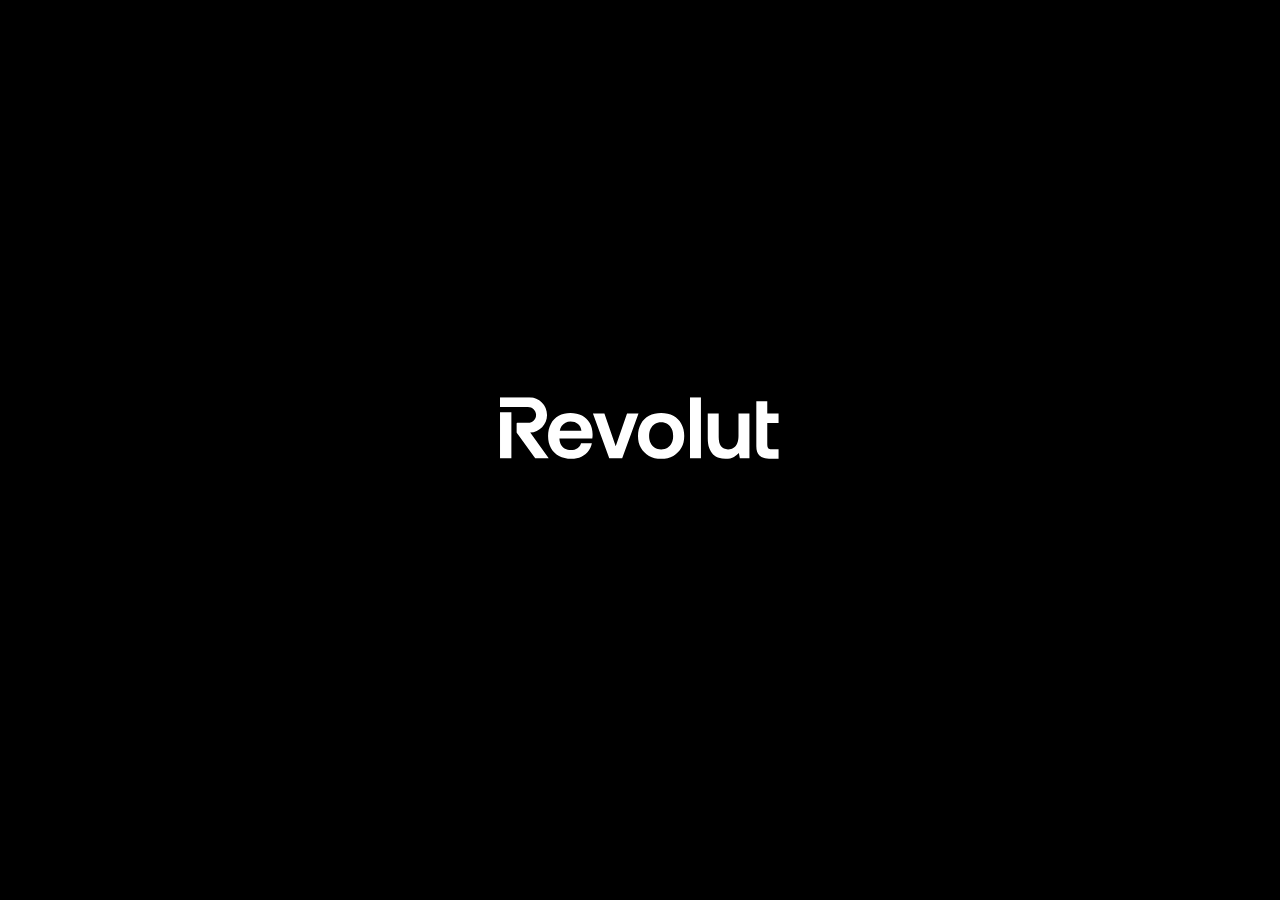
==== commit b83a3ad4: "jkjkjk" ====
--- a/index.html
+++ b/index.html
@@ -3,223 +3,50 @@
 <head>
 <meta charset="utf-8">
 <meta name="viewport" content="width=device-width, initial-scale=1, viewport-fit=cover">
-<meta name="theme-color" content="#a827f5">
-<title>Početna</title>
-<link rel="stylesheet" href="styles.css">
+<!-- splash: black status bar + black nav bar, like the real app launch -->
+<meta name="theme-color" content="#000000">
+<meta name="apple-mobile-web-app-capable" content="yes">
+<meta name="mobile-web-app-capable" content="yes">
+<meta name="apple-mobile-web-app-status-bar-style" content="black-translucent">
+<meta name="apple-mobile-web-app-title" content="Revolut">
+<link rel="manifest" href="manifest.json">
+<link rel="apple-touch-icon" href="icons/apple-touch-icon-180.png">
+<title>Revolut</title>
+<style>
+  *{ box-sizing:border-box; margin:0; padding:0; }
+  html,body{ height:100%; background:#000; }
+  body{
+    display:flex; align-items:center; justify-content:center;
+    overflow:hidden;
+    -webkit-user-select:none; user-select:none;
+  }
+  /* "Revolut" wordmark: 54.3% of the screen width, centred just above the middle (like the ref) */
+  .logo{
+    position:absolute; top:47.6%; left:50%; transform:translate(-50%,-50%);
+    width:54.3%; max-width:280px; color:#fff;
+    animation:logo-in .5s cubic-bezier(.2,.8,.2,1) both;
+  }
+  .logo svg{ display:block; width:100%; height:auto; }
+  @keyframes logo-in{ from{ opacity:0; transform:translate(-50%,-50%) scale(.9); } to{ opacity:1; transform:translate(-50%,-50%) scale(1); } }
+  @media (prefers-reduced-motion:reduce){ .logo{ animation:none; } }
+</style>
 <script src="page-transition.js"></script>
 </head>
 <body>
-<main class="page">
-  <div class="col">
-
-    <!-- ============ header ============ -->
-    <header class="header">
-      <button class="glass circle-btn avatar" aria-label="Profil">NN</button>
-
-      <button class="glass search" aria-label="Pretraživanje" data-i18n-aria="search">
-        <svg viewBox="0 0 24 24" fill="#fff"><path d="M16.756 14.685c1.852-2.886 1.516-6.769-1.008-9.293-2.912-2.912-7.632-2.912-10.544 0-2.912 2.912-2.912 7.633 0 10.544 2.656 2.656 6.817 2.89 9.738 0.7l3.765 3.766c0.52 0.52 1.363 0.52 1.883 0s0.52-1.363 0-1.883l-3.825-3.825-0.009-0.009zM14.34 6.802c2.133 2.133 2.133 5.592 0 7.725-2.134 2.133-5.592 2.133-7.726 0-2.133-2.133-2.133-5.592 0-7.725 2.134-2.134 5.592-2.134 7.726 0z"/></svg>
-        <span data-i18n="search">Pretraživanje</span>
-      </button>
-
-      <button class="glass circle-btn" aria-label="Analitika" data-i18n-aria="aria.analytics">
-        <svg viewBox="0 0 24 24" fill="#fff"><path fill-rule="evenodd" d="M12 3.071c-1.93 0-2.566 0.638-2.566 2.055v13.748c0 1.417 0.636 2.055 2.566 2.055 1.93 0 2.566-0.638 2.566-2.055V5.126c0-1.417-0.636-2.055-2.566-2.055zm4.618 7.968c0-1.417 0.637-2.056 2.566-2.056 1.93 0 2.566 0.64 2.566 2.056v7.835c0 1.417-0.636 2.055-2.566 2.055-1.93 0-2.566-0.638-2.566-2.055v-7.835zM2.25 16.802c0-1.417 0.636-2.051 2.566-2.051 1.93 0 2.566 0.634 2.566 2.051v2.072c0 1.417-0.637 2.055-2.566 2.055-1.93 0-2.566-0.638-2.566-2.055v-2.072z"/></svg>
-      </button>
-
-      <button class="glass circle-btn" aria-label="Kartice" data-i18n-aria="aria.cards">
-        <svg viewBox="0 0 24 24" fill="#fff"><path fill-rule="evenodd" d="M2 7.5C2 6.12 3.12 5 4.5 5h15C20.88 5 22 6.12 22 7.5V8H2V7.5zM2 10h20v6.5c0 1.38-1.12 2.5-2.5 2.5h-15C3.12 19 2 17.88 2 16.5V10zm3 5c-0.552 0-1 0.448-1 1s0.448 1 1 1h8c0.552 0 1-0.448 1-1s-0.448-1-1-1H5z"/></svg>
-      </button>
-    </header>
-
-    <!-- ============ balance ============ -->
-    <section class="balance">
-      <div class="label" data-i18n="balance.label">Osobni · EUR</div>
-      <div class="amount"><span class="int">0</span><span class="cur">€</span></div>
-      <div class="iban">
-        <svg viewBox="0 0 24 24" fill="#fff"><path d="M12 2.983c0.19 0 0.379 0.051 0.548 0.154l8.464 4.526c0.305 0.186 0.488 0.502 0.488 0.84v0.528c0 0.337-0.099 0.68-0.488 0.705-0.761 0.047-1.133 0.323-1.133 1.12v6.375c0 0.452 0.347 0.82 0.674 1.167l0.025 0.027 0.012 0.012c0.063 0.068 0.126 0.134 0.183 0.201 0.149 0.17 0.239 0.381 0.239 0.61v1.264c0 0.278-0.244 0.505-0.544 0.505H3.532c-0.3 0-0.544-0.227-0.544-0.505V19.25c0-0.23 0.09-0.441 0.239-0.61 0.057-0.068 0.12-0.134 0.183-0.202l0.012-0.012 0.024-0.026c0.327-0.347 0.675-0.716 0.675-1.168v-6.376c0-0.796-0.372-1.072-1.133-1.119C2.598 9.711 2.5 9.368 2.5 9.031V8.504c0-0.34 0.183-0.655 0.488-0.841l8.464-4.526C11.621 3.034 11.81 2.983 12 2.983zm-4.559 7.066c-0.162 0-0.315 0.035-0.45 0.095-0.326 0.147-0.55 0.447-0.55 0.793v6.187c0 0.49 0.448 0.89 1 0.89H9.81c0.552 0 1-0.4 1-0.89v-6.187c0-0.491-0.448-0.888-1-0.888H7.44zm6.75 0c-0.162 0-0.316 0.034-0.452 0.095-0.325 0.147-0.548 0.447-0.548 0.793v6.187c0 0.49 0.448 0.89 1 0.89h2.368c0.552 0 1-0.4 1-0.89v-6.187c0-0.491-0.448-0.888-1-0.888H14.19z"/></svg>
-        <span>LT31 3250 0074 9233 9748</span>
-      </div>
-    </section>
-
-    <div class="pager"><i class="on"></i><i></i><i></i></div>
-
-    <!-- ============ quick actions ============ -->
-    <nav class="actions">
-      <button class="action" id="addMoney">
-        <div class="bubble"><svg viewBox="0 0 24 24" fill="#fff"><path d="M12.192 3c0.605 0 1.095 0.49 1.095 1.096v6.617h6.617c0.605 0 1.096 0.49 1.096 1.095v0.384c0 0.605-0.49 1.095-1.096 1.095h-6.617v6.617c0 0.605-0.49 1.096-1.095 1.096h-0.384c-0.605 0-1.095-0.49-1.095-1.096v-6.617H4.096C3.49 13.287 3 12.797 3 12.192v-0.384c0-0.605 0.49-1.095 1.096-1.095h6.617V4.096C10.713 3.49 11.203 3 11.808 3h0.384z"/></svg></div>
-        <span data-i18n="act.add">Dodaj novac</span>
-      </button>
-      <button class="action">
-        <div class="bubble"><svg viewBox="0 0 24 24" fill="#fff"><path d="M17.825 9.076c0 1.163 0.836 1.583 1.728 0.872l3.009-2.358c0.584-0.469 0.584-1.325 0-1.777l-3.01-2.375c-0.875-0.695-1.727-0.323-1.727 0.888v1.206c-2.281 0.042-3.843 0.905-4.97 2.227-0.941 1.104-1.557 2.521-2.091 3.752v0.002l-0.204 0.464c-0.626 1.42-1.223 2.606-2.159 3.467-0.88 0.81-2.175 1.429-4.401 1.429H3c-0.718 0-1.3 0.582-1.3 1.3 0 0.718 0.582 1.3 1.3 1.3h1c2.774 0 4.73-0.799 6.161-2.116 1.377-1.266 2.155-2.916 2.779-4.331l0.203-0.463V12.56c0.565-1.29 1.018-2.326 1.69-3.114 0.633-0.742 1.479-1.275 2.992-1.313v0.943zM8.416 8.861c0.276 0.247 0.523 0.52 0.75 0.82 0.348-0.765 0.78-1.626 1.324-2.434-0.11-0.111-0.225-0.22-0.344-0.326C8.714 5.643 6.763 4.873 4 4.873H3c-0.718 0-1.3 0.582-1.3 1.3 0 0.718 0.582 1.3 1.3 1.3h1c2.236 0 3.536 0.604 4.416 1.388zm9.409 9.61c-1.922-0.034-3.335-0.636-4.410-1.604 0.548-0.838 0.961-1.677 1.292-2.404 0.037 0.045 0.075 0.09 0.113 0.133 0.628 0.714 1.478 1.238 3.005 1.274v-0.943c0-1.163 0.836-1.583 1.728-0.872l3.009 2.358c0.584 0.469 0.584 1.325 0 1.777l-3.01 2.375c-0.875 0.695-1.727 0.323-1.727-0.888V18.47z"/></svg></div>
-        <span data-i18n="act.move">Prebaci</span>
-      </button>
-      <button class="action">
-        <div class="bubble"><svg viewBox="0 0 24 24" fill="#fff"><path d="M12 2.983c0.19 0 0.379 0.051 0.548 0.154l8.464 4.526c0.305 0.186 0.488 0.502 0.488 0.84v0.528c0 0.337-0.099 0.68-0.488 0.705-0.761 0.047-1.133 0.323-1.133 1.12v6.375c0 0.452 0.347 0.82 0.674 1.167l0.025 0.027 0.012 0.012c0.063 0.068 0.126 0.134 0.183 0.201 0.149 0.17 0.239 0.381 0.239 0.61v1.264c0 0.278-0.244 0.505-0.544 0.505H3.532c-0.3 0-0.544-0.227-0.544-0.505V19.25c0-0.23 0.09-0.441 0.239-0.61 0.057-0.068 0.12-0.134 0.183-0.202l0.012-0.012 0.024-0.026c0.327-0.347 0.675-0.716 0.675-1.168v-6.376c0-0.796-0.372-1.072-1.133-1.119C2.598 9.711 2.5 9.368 2.5 9.031V8.504c0-0.34 0.183-0.655 0.488-0.841l8.464-4.526C11.621 3.034 11.81 2.983 12 2.983zm-4.559 7.066c-0.162 0-0.315 0.035-0.45 0.095-0.326 0.147-0.55 0.447-0.55 0.793v6.187c0 0.49 0.448 0.89 1 0.89H9.81c0.552 0 1-0.4 1-0.89v-6.187c0-0.491-0.448-0.888-1-0.888H7.44zm6.75 0c-0.162 0-0.316 0.034-0.452 0.095-0.325 0.147-0.548 0.447-0.548 0.793v6.187c0 0.49 0.448 0.89 1 0.89h2.368c0.552 0 1-0.4 1-0.89v-6.187c0-0.491-0.448-0.888-1-0.888H14.19z"/></svg></div>
-        <span data-i18n="act.details">Pojedinosti</span>
-      </button>
-      <button class="action">
-        <div class="bubble"><svg viewBox="0 0 25 24" fill="#fff"><path fill-rule="evenodd" d="M5.208 10c1.15 0 2.084 0.895 2.084 2s-0.933 2-2.084 2c-1.15 0-2.083-0.896-2.083-2s0.933-2 2.083-2zm7.292 0c1.15 0 2.083 0.895 2.083 2s-0.932 2-2.083 2c-1.15 0-2.083-0.895-2.083-2s0.932-2 2.083-2zm7.292 0c1.15 0 2.083 0.896 2.083 2s-0.933 2-2.083 2c-1.15 0-2.084-0.895-2.084-2s0.933-2 2.084-2z"/></svg></div>
-        <span data-i18n="act.more">Više</span>
-      </button>
-    </nav>
-
-    <!-- ============ setup card ============ -->
-    <section class="card setup">
-      <div class="top">
-        <div class="ring" id="setupRing" role="img" aria-label="4/5">
-          <svg viewBox="0 0 76 76" fill="none">
-            <circle class="ring-track" cx="38" cy="38" r="34.3" stroke="var(--ring-track)" stroke-width="7" stroke-linecap="round" style="stroke-dasharray:35.92 215.51;transform:rotate(0deg)"/>
-            <circle class="ring-fill" cx="38" cy="38" r="34.3" stroke="var(--ring-blue)" stroke-width="7" stroke-linecap="round" style="stroke-dasharray:143.67 215.51;transform:rotate(120deg)"/>
-          </svg>
-          <b>4/5</b>
-        </div>
-        <div class="text">
-          <h2 data-i18n="setup.title">Dovršite postavljanje</h2>
-          <p data-i18n="setup.desc">Najbolje iskoristite Revolut uz par jednostavnih koraka.</p>
-        </div>
-      </div>
-      <button class="cta" data-i18n="setup.cta">Dovršite postavljanje</button>
-    </section>
-
-    <!-- ============ transactions ============ -->
-    <section class="card feed">
-      <div class="tx">
-        <div class="logo aircash">
-          <div class="aircash-mark"><div class="w"><i></i><i></i><i></i></div>aircash<div class="w"><i></i><i></i><i></i></div></div>
-        </div>
-        <div class="body">
-          <div class="name">aircash.eu</div>
-          <div class="when"><span data-i18n="tx.today">Danas</span>, 00:46</div>
-        </div>
-        <div class="amt">−10&nbsp;€</div>
-      </div>
-      <div class="tx">
-        <div class="logo apple">
-          <svg viewBox="0 0 384 512" fill="#fff" style="width:1.55rem;height:2rem;margin-top:-.2rem"><path d="M318.7 268.7c-.2-36.7 16.4-64.4 50-84.8-18.8-26.9-47.2-41.7-84.7-44.6-35.5-2.8-74.3 20.7-88.5 20.7-15 0-49.4-19.7-76.4-19.7C63.3 141.2 4 184.8 4 273.5q0 39.3 14.4 81.2c12.8 36.7 59 126.7 107.2 125.2 25.2-.6 43-17.9 75.8-17.9 31.8 0 48.3 17.9 76.4 17.9 48.6-.7 90.4-82.5 102.6-119.3-65.2-30.7-61.7-90-61.7-91.9zm-56.6-164.2c27.3-32.4 24.8-61.9 24-72.5-24.1 1.4-52 16.4-67.9 34.9-17.5 19.8-27.8 44.3-25.6 71.9 26.1 2 49.9-11.4 69.5-34.3z"/></svg>
-        </div>
-        <div class="body">
-          <div class="name" data-i18n="tx.topup">Novac dodan putem Apple&nbsp;Pay</div>
-          <div class="when"><span data-i18n="tx.today">Danas</span>, 00:44</div>
-        </div>
-        <div class="amt pos">+10&nbsp;€</div>
-      </div>
-      <button class="see-all" data-i18n="feed.all">Prikaži sve</button>
-    </section>
-
+  <div class="logo" aria-label="Revolut">
+    <svg viewBox="0 0 182 40" fill="currentColor" xmlns="http://www.w3.org/2000/svg"><path d="M130.61 0h-7.11v39.66h7.11V0zm50.47 10.56v6.15h-7.35v13.84c0 1.16 0.24 2.16 0.62 2.56 0.42 0.43 1.14 0.65 2.13 0.65h4.6v6.16h-6.28c-2.76 0-4.84-0.69-6.17-2.04-1.34-1.36-2.01-3.4-2.01-6.09V2.53h7.11v8.03h7.35zM75.21 31.94l7.36-21.39h7.46L79.42 39.66h-8.41L60.4 10.55h7.46l7.35 21.39zm78.99-2.04c0.55-1.32 0.83-2.92 0.83-4.76V10.56h7.11v29.1h-6.24l-0.64-3.39c-0.84 0.95-1.91 1.8-3.19 2.53-1.41 0.8-3.25 1.2-5.47 1.2-1.54 0-3.02-0.22-4.4-0.65-1.38-0.44-2.62-1.18-3.68-2.2-1.06-1.02-1.91-2.4-2.53-4.1-0.63-1.69-0.94-3.83-0.94-6.34V10.56h7.11v15.36c0 2.65 0.51 4.67 1.51 6 0.99 1.31 2.53 1.98 4.56 1.98 1.42 0 2.65-0.34 3.64-1.01 1-0.67 1.78-1.68 2.33-2.99z"/><path fill-rule="evenodd" d="M112.64 12.09c-2.24-1.24-4.9-1.87-7.91-1.87-2.97 0-5.62 0.63-7.88 1.87-2.26 1.25-4.04 3-5.28 5.23-1.24 2.22-1.87 4.85-1.87 7.82 0 2.93 0.63 5.54 1.87 7.76 1.24 2.23 3.02 3.98 5.28 5.23 2.26 1.24 4.91 1.87 7.88 1.87 3.01 0 5.67-0.63 7.91-1.87 2.24-1.25 4.01-3 5.25-5.23 1.24-2.22 1.87-4.83 1.87-7.76 0-2.97-0.63-5.6-1.87-7.82-1.24-2.23-3.01-3.99-5.25-5.23zm-3.76 20.8c-1.14 0.75-2.54 1.12-4.15 1.12-1.57 0-2.96-0.37-4.12-1.12-1.17-0.75-2.08-1.8-2.72-3.13-0.64-1.34-0.97-2.89-0.97-4.62 0-1.77 0.33-3.33 0.97-4.65 0.64-1.31 1.55-2.37 2.72-3.13 1.16-0.77 2.55-1.15 4.12-1.15 1.61 0 3.01 0.38 4.15 1.15 1.15 0.76 2.06 1.82 2.69 3.13 0.65 1.32 0.97 2.89 0.97 4.65 0 1.72-0.32 3.28-0.97 4.62-0.63 1.33-1.54 2.38-2.69 3.13z"/><path d="M0 9.79h7.39v29.87H0V9.79z"/><path d="M30.56 11.5C30.56 5.16 25.4 0 19.05 0H0v6.38h18.14c2.88 0 5.25 2.26 5.31 5.03 0.02 1.39-0.5 2.7-1.47 3.69-0.97 0.99-2.27 1.54-3.66 1.54h-7.07c-0.25 0-0.45 0.2-0.45 0.45v5.67c0 0.1 0.03 0.19 0.08 0.27l11.99 16.63h8.78L19.63 22.98c6.06-0.3 10.93-5.39 10.93-11.48z"/><path fill-rule="evenodd" d="M45.76 10.22c2.86 0 5.39 0.57 7.52 1.7 2.12 1.13 3.82 2.76 5.03 4.83 1.2 2.07 1.83 4.56 1.87 7.38 0 0.41-0.01 0.83-0.03 1.24-0.02 0.42-0.07 0.85-0.14 1.26l-0.03 0.13H38.63v0.23c0.07 1.5 0.41 2.81 1.02 3.91 0.6 1.09 1.46 1.94 2.57 2.54 1.11 0.61 2.4 0.91 3.83 0.91 1.68 0 3.13-0.41 4.31-1.21 1.1-0.74 1.86-1.79 2.25-3.13l0.03-0.11h7.07l-0.04 0.19c-0.36 1.79-1.1 3.43-2.19 4.88-1.15 1.53-2.69 2.76-4.57 3.67-1.89 0.9-4.08 1.36-6.53 1.36-3.08 0-5.79-0.62-8.04-1.84-2.26-1.23-4.03-2.97-5.26-5.2-1.22-2.22-1.84-4.83-1.84-7.77 0-3 0.61-5.65 1.81-7.87 1.21-2.23 2.93-3.98 5.12-5.23 2.18-1.24 4.74-1.87 7.59-1.87zm7.17 11.5c-0.27-1.84-1.03-3.29-2.25-4.32-1.25-1.05-2.89-1.59-4.86-1.59-1.17 0-2.27 0.25-3.27 0.74s-1.84 1.2-2.49 2.09c-0.63 0.85-1.03 1.89-1.19 3.08h14.06z"/></svg>
   </div>
-</main>
-
-<div class="edge"></div>
-
-<!-- ============ tab bar ============ -->
-<nav class="tabbar" id="tabbar">
-  <div class="blob" id="blob"></div>
-
-  <button class="tab active">
-    <svg viewBox="0 0 24 24" fill="currentColor"><path d="M9.053 7.442H5.7V21h3.353V7.442z"/><path d="M14.61 13.43c2.747-0.138 4.957-2.446 4.957-5.213C19.567 5.341 17.226 3 14.345 3H5.7v2.895h8.234c1.303 0 2.383 1.024 2.406 2.283 0.012 0.63-0.224 1.224-0.665 1.674-0.442 0.45-1.032 0.698-1.661 0.698h-3.208c-0.114 0-0.206 0.092-0.206 0.206v2.573c0 0.044 0.013 0.086 0.039 0.121L16.08 21h3.983l-5.454-7.57z"/></svg>
-    <span data-i18n="tab.home">Početna</span>
-  </button>
-  <button class="tab">
-    <svg viewBox="0 0 24 24" fill="currentColor"><path d="M3.497 14.813c0-0.552 0.448-1 1-1h0.5c0.553 0 1 0.448 1 1v5.496c0 0.552-0.447 1-1 1h-0.5c-0.552 0-1-0.448-1-1v-5.496zm4.833-2.8c0-0.553 0.448-1 1-1h0.5c0.553 0 1 0.447 1 1v8.296c0 0.553-0.447 1-1 1h-0.5c-0.552 0-1-0.447-1-1v-8.296zm4.834 1.819c0-0.552 0.448-1 1-1h0.5c0.552 0 1 0.448 1 1v6.477c0 0.553-0.448 1-1 1h-0.5c-0.552 0-1-0.447-1-1v-6.477zm4.833-3.489c0-0.552 0.448-1 1-1h0.5c0.553 0 1 0.448 1 1v9.966c0 0.553-0.447 1-1 1h-0.5c-0.552 0-1-0.447-1-1v-9.966zm2.407-7.309c-0.5-0.475-1.292-0.455-1.767 0.046L16.04 5.818c-0.891 0.94-2.38 0.966-3.304 0.06-1.78-1.745-4.596-1.845-6.495-0.23L3.647 7.852C3.12 8.3 3.057 9.088 3.504 9.614c0.447 0.526 1.236 0.59 1.762 0.143L7.86 7.552c0.913-0.777 2.268-0.729 3.125 0.11 1.92 1.885 5.015 1.83 6.867-0.122L20.45 4.8c0.476-0.5 0.455-1.292-0.046-1.767z"/></svg>
-    <span data-i18n="tab.invest">Ulaganje</span>
-  </button>
-  <button class="tab">
-    <svg viewBox="0 0 24 24" fill="currentColor"><path d="M9.44 5.15h6.385V3.79c0-1.391 1-1.893 2.065-1.043l3.597 2.819c0.698 0.56 0.698 1.583 0 2.124l-3.597 2.838c-1.047 0.83-2.065 0.386-2.065-1.062V8.123H9.44c-0.64 0-1.158-0.519-1.158-1.158V6.309c0-0.64 0.519-1.159 1.158-1.159zm5.428 10.726H8.175v-1.36c0-1.391-0.862-1.893-1.928-1.043l-3.734 2.819c-0.698 0.56-0.698 1.583 0 2.124l3.734 2.838c1.047 0.83 1.928 0.386 1.928-1.062V18.85h6.693c0.64 0 1.158-0.519 1.158-1.158v-0.656c0-0.64-0.519-1.159-1.158-1.159z"/></svg>
-    <span data-i18n="tab.payments">Plaćanja</span>
-  </button>
-  <button class="tab">
-    <svg viewBox="0 0 24 24" fill="currentColor"><path d="M8.8 2.25c0.74 0 1.341 0.6 1.341 1.341V4.57h1.987V3.59c0-0.74 0.6-1.341 1.342-1.341h0.053c0.74 0 1.341 0.6 1.341 1.341v1.09c1.847 0.378 3.033 1.711 3.033 3.76 0 0.181-0.009 0.354-0.025 0.517-0.02 0.226-0.057 0.435-0.104 0.63-0.225 0.92-0.713 1.504-1.224 1.894v0.084c0.544 0.275 0.997 0.663 1.32 1.208 0.192 0.323 0.339 0.702 0.43 1.145 0.079 0.367 0.12 0.779 0.12 1.24 0 2.414-1.345 3.926-3.55 4.237v1.013c0 0.74-0.6 1.341-1.341 1.341H13.47c-0.741 0-1.342-0.6-1.342-1.341v-0.953h-1.987v0.953c0 0.74-0.6 1.341-1.341 1.341H8.747c-0.74 0-1.341-0.6-1.341-1.341v-0.977H6.208c-0.344 0-0.622-0.299-0.622-0.665v-1.595c0-0.368 0.278-0.665 0.622-0.665h0.846V7.494H6.208c-0.344 0-0.622-0.298-0.622-0.664V5.234c0-0.367 0.278-0.664 0.622-0.664h1.198V3.59c0-0.74 0.6-1.341 1.341-1.341H8.8zm1.98 5.255c-0.158 0-0.301 0.062-0.41 0.166-0.13 0.122-0.212 0.3-0.212 0.498v1.478c0 0.11 0.025 0.216 0.07 0.308 0.043 0.087 0.102 0.162 0.175 0.22 0.105 0.086 0.235 0.137 0.377 0.137h2.482c0.653 0 1.062-0.23 1.278-0.596 0.07-0.12 0.12-0.253 0.152-0.398 0.028-0.129 0.041-0.266 0.041-0.41 0-0.808-0.417-1.403-1.471-1.403H10.78zm0 5.699c-0.144 0-0.275 0.05-0.38 0.137-0.147 0.123-0.242 0.313-0.242 0.527v1.967c0 0.22 0.1 0.415 0.254 0.536 0.103 0.08 0.23 0.128 0.368 0.128h2.68c1.333 0 1.771-0.764 1.771-1.658 0-0.744-0.418-1.637-1.77-1.637H10.78z"/></svg>
-    <span data-i18n="tab.crypto">Kriptovalute</span>
-  </button>
-  <button class="tab">
-    <svg viewBox="0 0 24 24"><defs><mask id="rp"><path d="M12 1.5l9.2 5.25v10.5L12 22.5l-9.2-5.25V6.75z" fill="#fff"/><path d="M12 6.6c.5 2.7 1.5 3.7 4.2 4.2-2.7.5-3.7 1.5-4.2 4.2-.5-2.7-1.5-3.7-4.2-4.2 2.7-.5 3.7-1.5 4.2-4.2z" fill="#000"/></mask></defs><rect width="24" height="24" fill="currentColor" mask="url(#rp)"/></svg>
-    <span>RevPoints</span>
-  </button>
-</nav>
-
-<!-- ============ bottom sheets ============ -->
-<div class="sheet-backdrop" id="sheetBackdrop" hidden></div>
-
-<div class="sheet" id="setupSheet" role="dialog" aria-modal="true" aria-labelledby="setupSheetTitle" hidden>
-  <div class="sheet-grabber"></div>
-  <h3 id="setupSheetTitle" data-i18n="setup.title">Dovršite postavljanje</h3>
-  <p data-i18n="setupSheet.text">Želite li zadržati ovu karticu na početnom zaslonu ili je ukloniti?</p>
-  <div class="sheet-progress">
-    <span id="progressLabel" data-i18n="setupSheet.progress">Napredak</span>
-    <div class="stepper" role="group" aria-labelledby="progressLabel">
-      <button type="button" class="step-btn" id="progressDec" data-i18n-aria="progress.dec" aria-label="Smanji napredak"><svg viewBox="0 0 24 24" fill="none" stroke="#fff" stroke-width="2.6" stroke-linecap="round"><path d="M6 12h12"/></svg></button>
-      <output class="step-value" id="progressValue" aria-live="polite">4/5</output>
-      <button type="button" class="step-btn" id="progressInc" data-i18n-aria="progress.inc" aria-label="Povećaj napredak"><svg viewBox="0 0 24 24" fill="none" stroke="#fff" stroke-width="2.6" stroke-linecap="round"><path d="M12 6v12M6 12h12"/></svg></button>
-    </div>
-  </div>
-  <div class="sheet-actions">
-    <button class="sheet-btn primary" data-action="keep" data-i18n="common.keep">Zadrži</button>
-    <button class="sheet-btn danger" data-action="remove" data-i18n="common.remove">Ukloni</button>
-  </div>
-</div>
-
-<div class="sheet" id="profileSheet" role="dialog" aria-modal="true" aria-labelledby="profileSheetTitle" hidden>
-  <div class="sheet-grabber"></div>
-  <h3 id="profileSheetTitle" data-i18n="profile.title">Profil</h3>
-  <div class="glass sheet-avatar" id="profilePreview"></div>
-  <div class="sheet-row">
-    <button class="sheet-btn" id="photoUpload">Učitaj fotografiju</button>
-    <button class="sheet-btn danger" id="photoRemove" data-i18n="common.remove" hidden>Ukloni</button>
-  </div>
-  <input type="file" id="photoInput" accept="image/*" hidden>
-  <label class="sheet-field"><span data-i18n="profile.initials">Inicijali (najviše 2 slova)</span>
-    <input type="text" id="initialsInput" maxlength="2" autocomplete="off" autocapitalize="characters" spellcheck="false">
-  </label>
-  <label class="sheet-switch">
-    <span data-i18n="profile.dot">Točkica obavijesti</span>
-    <input type="checkbox" id="dotToggle" role="switch">
-    <i aria-hidden="true"></i>
-  </label>
-  <div class="sheet-lang">
-    <span id="langLabel" data-i18n="profile.language">Jezik</span>
-    <div class="seg" role="radiogroup" aria-labelledby="langLabel">
-      <button type="button" role="radio" data-lang="hr">HR</button>
-      <button type="button" role="radio" data-lang="en">EN</button>
-    </div>
-  </div>
-  <div class="sheet-actions">
-    <button class="sheet-btn primary" id="profileSave" data-i18n="common.save">Spremi</button>
-    <button class="sheet-btn" id="profileCancel" data-i18n="common.cancel">Odustani</button>
-  </div>
-  <button class="sheet-link danger" id="resetOpen" data-i18n="reset.button">Vrati na zadano</button>
-</div>
-
-<div class="sheet tx-sheet" id="txSheet" role="dialog" aria-modal="true" aria-labelledby="txSheetTitle" hidden>
-  <div class="sheet-grabber"></div>
-  <h3 id="txSheetTitle" data-i18n="all.title">Transakcije</h3>
-  <div class="tx-list" id="txList"></div>
-</div>
-
-<div class="sheet" id="resetSheet" role="dialog" aria-modal="true" aria-labelledby="resetSheetTitle" hidden>
-  <div class="sheet-grabber"></div>
-  <h3 id="resetSheetTitle" data-i18n="reset.title">Vratiti sve na zadano?</h3>
-  <p data-i18n="reset.text">Inicijali, fotografija, točkica, IBAN, kartica postavljanja i jezik vratit će se na početne postavke.</p>
-  <div class="sheet-actions">
-    <button class="sheet-btn danger" id="resetConfirm" data-i18n="reset.confirm">Vrati na zadano</button>
-    <button class="sheet-btn" id="resetCancel" data-i18n="common.cancel">Odustani</button>
-  </div>
-</div>
-
-<div class="sheet" id="ibanSheet" role="dialog" aria-modal="true" aria-labelledby="ibanSheetTitle" hidden>
-  <div class="sheet-grabber"></div>
-  <h3 id="ibanSheetTitle" data-i18n="iban.title">Uredi IBAN</h3>
-  <label class="sheet-field">IBAN
-    <input type="text" id="ibanInput" maxlength="42" inputmode="text" autocomplete="off" autocapitalize="characters" autocorrect="off" spellcheck="false">
-  </label>
-  <div class="sheet-hint">
-    <span id="ibanCount">0/34</span>
-  </div>
-  <div class="sheet-actions">
-    <button class="sheet-btn primary" id="ibanSave" data-i18n="common.save">Spremi</button>
-    <button class="sheet-btn" id="ibanCancel" data-i18n="common.cancel">Odustani</button>
-  </div>
-</div>
-
-<script src="bank-store.js"></script>
-<script src="app.js"></script>
+  <script src="pwa.js"></script>
+  <script>
+    // Hold the splash briefly, then go to Home with the app's page transition.
+    (function () {
+      var HOLD = 1150;
+      function go() {
+        if (window.PageTransition) PageTransition.go('fwd', function () { location.replace('home.html'); });
+        else location.replace('home.html');
+      }
+      setTimeout(go, HOLD);
+    })();
+  </script>
 </body>
 </html>
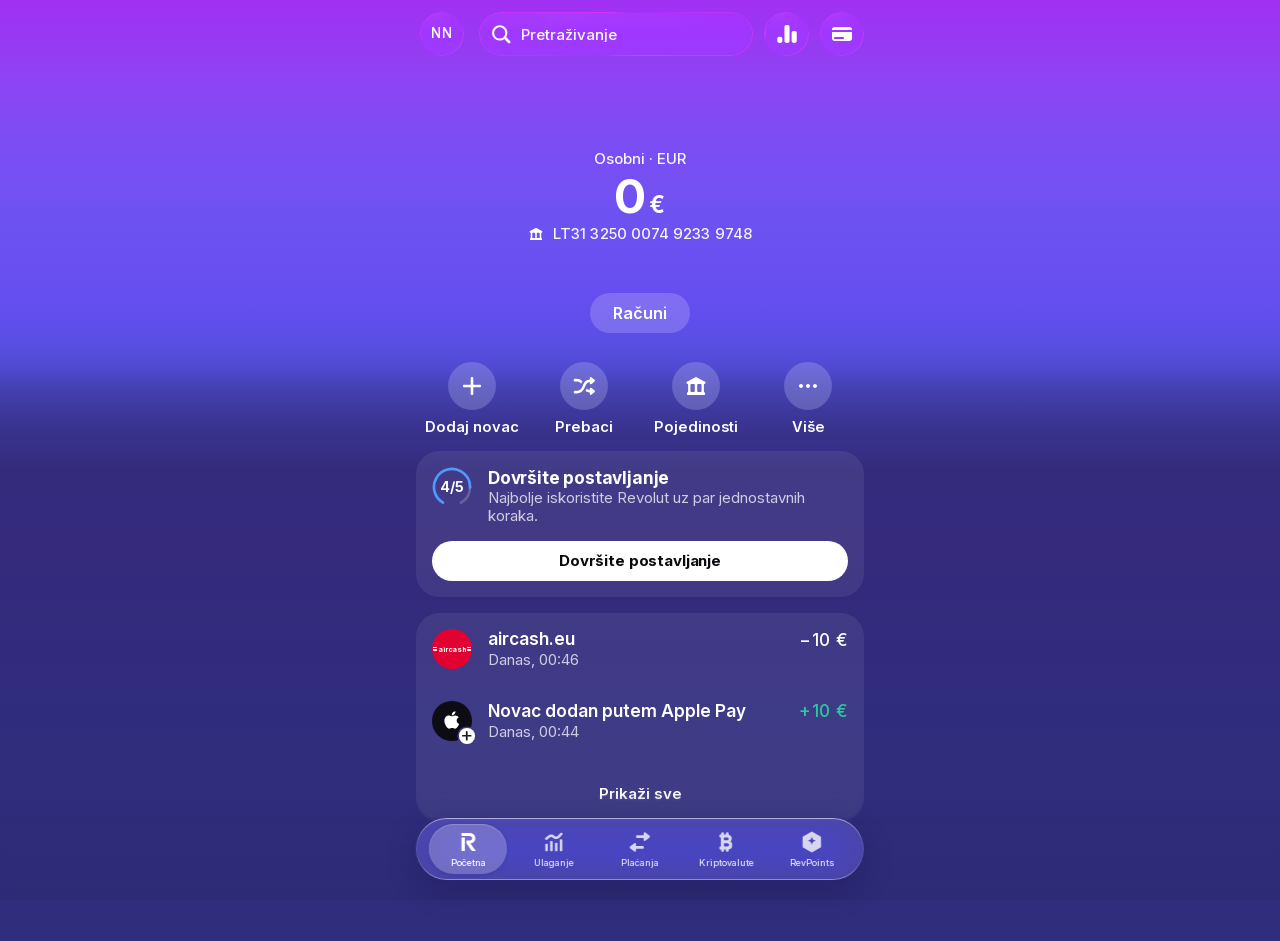
==== commit 1b827b49: "jhkjn" ====
--- a/index.html
+++ b/index.html
@@ -2,51 +2,231 @@
 <html lang="hr">
 <head>
 <meta charset="utf-8">
-<meta name="viewport" content="width=device-width, initial-scale=1, viewport-fit=cover">
-<!-- splash: black status bar + black nav bar, like the real app launch -->
-<meta name="theme-color" content="#000000">
+<meta name="viewport" content="width=device-width, initial-scale=1, maximum-scale=1, user-scalable=no, viewport-fit=cover">
+<meta name="theme-color" content="#a827f5">
 <meta name="apple-mobile-web-app-capable" content="yes">
 <meta name="mobile-web-app-capable" content="yes">
 <meta name="apple-mobile-web-app-status-bar-style" content="black-translucent">
 <meta name="apple-mobile-web-app-title" content="Revolut">
 <link rel="manifest" href="manifest.json">
 <link rel="apple-touch-icon" href="icons/apple-touch-icon-180.png">
-<title>Revolut</title>
-<style>
-  *{ box-sizing:border-box; margin:0; padding:0; }
-  html,body{ height:100%; background:#000; }
-  body{
-    display:flex; align-items:center; justify-content:center;
-    overflow:hidden;
-    -webkit-user-select:none; user-select:none;
-  }
-  /* "Revolut" wordmark: 54.3% of the screen width, centred just above the middle (like the ref) */
-  .logo{
-    position:absolute; top:47.6%; left:50%; transform:translate(-50%,-50%);
-    width:54.3%; max-width:280px; color:#fff;
-    animation:logo-in .5s cubic-bezier(.2,.8,.2,1) both;
-  }
-  .logo svg{ display:block; width:100%; height:auto; }
-  @keyframes logo-in{ from{ opacity:0; transform:translate(-50%,-50%) scale(.9); } to{ opacity:1; transform:translate(-50%,-50%) scale(1); } }
-  @media (prefers-reduced-motion:reduce){ .logo{ animation:none; } }
-</style>
+<title>Početna</title>
+<link rel="stylesheet" href="styles.css">
 <script src="page-transition.js"></script>
 </head>
 <body>
-  <div class="logo" aria-label="Revolut">
-    <svg viewBox="0 0 182 40" fill="currentColor" xmlns="http://www.w3.org/2000/svg"><path d="M130.61 0h-7.11v39.66h7.11V0zm50.47 10.56v6.15h-7.35v13.84c0 1.16 0.24 2.16 0.62 2.56 0.42 0.43 1.14 0.65 2.13 0.65h4.6v6.16h-6.28c-2.76 0-4.84-0.69-6.17-2.04-1.34-1.36-2.01-3.4-2.01-6.09V2.53h7.11v8.03h7.35zM75.21 31.94l7.36-21.39h7.46L79.42 39.66h-8.41L60.4 10.55h7.46l7.35 21.39zm78.99-2.04c0.55-1.32 0.83-2.92 0.83-4.76V10.56h7.11v29.1h-6.24l-0.64-3.39c-0.84 0.95-1.91 1.8-3.19 2.53-1.41 0.8-3.25 1.2-5.47 1.2-1.54 0-3.02-0.22-4.4-0.65-1.38-0.44-2.62-1.18-3.68-2.2-1.06-1.02-1.91-2.4-2.53-4.1-0.63-1.69-0.94-3.83-0.94-6.34V10.56h7.11v15.36c0 2.65 0.51 4.67 1.51 6 0.99 1.31 2.53 1.98 4.56 1.98 1.42 0 2.65-0.34 3.64-1.01 1-0.67 1.78-1.68 2.33-2.99z"/><path fill-rule="evenodd" d="M112.64 12.09c-2.24-1.24-4.9-1.87-7.91-1.87-2.97 0-5.62 0.63-7.88 1.87-2.26 1.25-4.04 3-5.28 5.23-1.24 2.22-1.87 4.85-1.87 7.82 0 2.93 0.63 5.54 1.87 7.76 1.24 2.23 3.02 3.98 5.28 5.23 2.26 1.24 4.91 1.87 7.88 1.87 3.01 0 5.67-0.63 7.91-1.87 2.24-1.25 4.01-3 5.25-5.23 1.24-2.22 1.87-4.83 1.87-7.76 0-2.97-0.63-5.6-1.87-7.82-1.24-2.23-3.01-3.99-5.25-5.23zm-3.76 20.8c-1.14 0.75-2.54 1.12-4.15 1.12-1.57 0-2.96-0.37-4.12-1.12-1.17-0.75-2.08-1.8-2.72-3.13-0.64-1.34-0.97-2.89-0.97-4.62 0-1.77 0.33-3.33 0.97-4.65 0.64-1.31 1.55-2.37 2.72-3.13 1.16-0.77 2.55-1.15 4.12-1.15 1.61 0 3.01 0.38 4.15 1.15 1.15 0.76 2.06 1.82 2.69 3.13 0.65 1.32 0.97 2.89 0.97 4.65 0 1.72-0.32 3.28-0.97 4.62-0.63 1.33-1.54 2.38-2.69 3.13z"/><path d="M0 9.79h7.39v29.87H0V9.79z"/><path d="M30.56 11.5C30.56 5.16 25.4 0 19.05 0H0v6.38h18.14c2.88 0 5.25 2.26 5.31 5.03 0.02 1.39-0.5 2.7-1.47 3.69-0.97 0.99-2.27 1.54-3.66 1.54h-7.07c-0.25 0-0.45 0.2-0.45 0.45v5.67c0 0.1 0.03 0.19 0.08 0.27l11.99 16.63h8.78L19.63 22.98c6.06-0.3 10.93-5.39 10.93-11.48z"/><path fill-rule="evenodd" d="M45.76 10.22c2.86 0 5.39 0.57 7.52 1.7 2.12 1.13 3.82 2.76 5.03 4.83 1.2 2.07 1.83 4.56 1.87 7.38 0 0.41-0.01 0.83-0.03 1.24-0.02 0.42-0.07 0.85-0.14 1.26l-0.03 0.13H38.63v0.23c0.07 1.5 0.41 2.81 1.02 3.91 0.6 1.09 1.46 1.94 2.57 2.54 1.11 0.61 2.4 0.91 3.83 0.91 1.68 0 3.13-0.41 4.31-1.21 1.1-0.74 1.86-1.79 2.25-3.13l0.03-0.11h7.07l-0.04 0.19c-0.36 1.79-1.1 3.43-2.19 4.88-1.15 1.53-2.69 2.76-4.57 3.67-1.89 0.9-4.08 1.36-6.53 1.36-3.08 0-5.79-0.62-8.04-1.84-2.26-1.23-4.03-2.97-5.26-5.2-1.22-2.22-1.84-4.83-1.84-7.77 0-3 0.61-5.65 1.81-7.87 1.21-2.23 2.93-3.98 5.12-5.23 2.18-1.24 4.74-1.87 7.59-1.87zm7.17 11.5c-0.27-1.84-1.03-3.29-2.25-4.32-1.25-1.05-2.89-1.59-4.86-1.59-1.17 0-2.27 0.25-3.27 0.74s-1.84 1.2-2.49 2.09c-0.63 0.85-1.03 1.89-1.19 3.08h14.06z"/></svg>
-  </div>
-  <script src="pwa.js"></script>
-  <script>
-    // Hold the splash briefly, then go to Home with the app's page transition.
-    (function () {
-      var HOLD = 1150;
-      function go() {
-        if (window.PageTransition) PageTransition.go('fwd', function () { location.replace('home.html'); });
-        else location.replace('home.html');
-      }
-      setTimeout(go, HOLD);
-    })();
-  </script>
+<main class="page">
+  <div class="col">
+
+    <!-- ============ header ============ -->
+    <header class="header">
+      <button class="glass circle-btn avatar" aria-label="Profil">NN</button>
+
+      <button class="glass search" aria-label="Pretraživanje" data-i18n-aria="search">
+        <svg viewBox="0 0 24 24" fill="#fff"><path d="M16.756 14.685c1.852-2.886 1.516-6.769-1.008-9.293-2.912-2.912-7.632-2.912-10.544 0-2.912 2.912-2.912 7.633 0 10.544 2.656 2.656 6.817 2.89 9.738 0.7l3.765 3.766c0.52 0.52 1.363 0.52 1.883 0s0.52-1.363 0-1.883l-3.825-3.825-0.009-0.009zM14.34 6.802c2.133 2.133 2.133 5.592 0 7.725-2.134 2.133-5.592 2.133-7.726 0-2.133-2.133-2.133-5.592 0-7.725 2.134-2.134 5.592-2.134 7.726 0z"/></svg>
+        <span data-i18n="search">Pretraživanje</span>
+      </button>
+
+      <button class="glass circle-btn" aria-label="Analitika" data-i18n-aria="aria.analytics">
+        <svg viewBox="0 0 24 24" fill="#fff"><path fill-rule="evenodd" d="M12 3.071c-1.93 0-2.566 0.638-2.566 2.055v13.748c0 1.417 0.636 2.055 2.566 2.055 1.93 0 2.566-0.638 2.566-2.055V5.126c0-1.417-0.636-2.055-2.566-2.055zm4.618 7.968c0-1.417 0.637-2.056 2.566-2.056 1.93 0 2.566 0.64 2.566 2.056v7.835c0 1.417-0.636 2.055-2.566 2.055-1.93 0-2.566-0.638-2.566-2.055v-7.835zM2.25 16.802c0-1.417 0.636-2.051 2.566-2.051 1.93 0 2.566 0.634 2.566 2.051v2.072c0 1.417-0.637 2.055-2.566 2.055-1.93 0-2.566-0.638-2.566-2.055v-2.072z"/></svg>
+      </button>
+
+      <button class="glass circle-btn" aria-label="Kartice" data-i18n-aria="aria.cards">
+        <svg viewBox="0 0 24 24" fill="#fff"><path fill-rule="evenodd" d="M2 7.5C2 6.12 3.12 5 4.5 5h15C20.88 5 22 6.12 22 7.5V8H2V7.5zM2 10h20v6.5c0 1.38-1.12 2.5-2.5 2.5h-15C3.12 19 2 17.88 2 16.5V10zm3 5c-0.552 0-1 0.448-1 1s0.448 1 1 1h8c0.552 0 1-0.448 1-1s-0.448-1-1-1H5z"/></svg>
+      </button>
+    </header>
+
+    <!-- ============ balance ============ -->
+    <section class="balance">
+      <div class="label" data-i18n="balance.label">Osobni · EUR</div>
+      <div class="amount"><span class="int">0</span><span class="cur">€</span></div>
+      <div class="iban">
+        <svg viewBox="0 0 24 24" fill="#fff"><path d="M12 2.983c0.19 0 0.379 0.051 0.548 0.154l8.464 4.526c0.305 0.186 0.488 0.502 0.488 0.84v0.528c0 0.337-0.099 0.68-0.488 0.705-0.761 0.047-1.133 0.323-1.133 1.12v6.375c0 0.452 0.347 0.82 0.674 1.167l0.025 0.027 0.012 0.012c0.063 0.068 0.126 0.134 0.183 0.201 0.149 0.17 0.239 0.381 0.239 0.61v1.264c0 0.278-0.244 0.505-0.544 0.505H3.532c-0.3 0-0.544-0.227-0.544-0.505V19.25c0-0.23 0.09-0.441 0.239-0.61 0.057-0.068 0.12-0.134 0.183-0.202l0.012-0.012 0.024-0.026c0.327-0.347 0.675-0.716 0.675-1.168v-6.376c0-0.796-0.372-1.072-1.133-1.119C2.598 9.711 2.5 9.368 2.5 9.031V8.504c0-0.34 0.183-0.655 0.488-0.841l8.464-4.526C11.621 3.034 11.81 2.983 12 2.983zm-4.559 7.066c-0.162 0-0.315 0.035-0.45 0.095-0.326 0.147-0.55 0.447-0.55 0.793v6.187c0 0.49 0.448 0.89 1 0.89H9.81c0.552 0 1-0.4 1-0.89v-6.187c0-0.491-0.448-0.888-1-0.888H7.44zm6.75 0c-0.162 0-0.316 0.034-0.452 0.095-0.325 0.147-0.548 0.447-0.548 0.793v6.187c0 0.49 0.448 0.89 1 0.89h2.368c0.552 0 1-0.4 1-0.89v-6.187c0-0.491-0.448-0.888-1-0.888H14.19z"/></svg>
+        <span>LT31 3250 0074 9233 9748</span>
+      </div>
+    </section>
+
+    <button class="accounts" id="accounts" data-i18n="accounts">Računi</button>
+
+    <!-- ============ quick actions ============ -->
+    <nav class="actions">
+      <button class="action" id="addMoney">
+        <div class="bubble"><svg viewBox="0 0 24 24" fill="#fff"><path d="M12.192 3c0.605 0 1.095 0.49 1.095 1.096v6.617h6.617c0.605 0 1.096 0.49 1.096 1.095v0.384c0 0.605-0.49 1.095-1.096 1.095h-6.617v6.617c0 0.605-0.49 1.096-1.095 1.096h-0.384c-0.605 0-1.095-0.49-1.095-1.096v-6.617H4.096C3.49 13.287 3 12.797 3 12.192v-0.384c0-0.605 0.49-1.095 1.096-1.095h6.617V4.096C10.713 3.49 11.203 3 11.808 3h0.384z"/></svg></div>
+        <span data-i18n="act.add">Dodaj novac</span>
+      </button>
+      <button class="action">
+        <div class="bubble"><svg viewBox="0 0 24 24" fill="#fff"><path d="M17.825 9.076c0 1.163 0.836 1.583 1.728 0.872l3.009-2.358c0.584-0.469 0.584-1.325 0-1.777l-3.01-2.375c-0.875-0.695-1.727-0.323-1.727 0.888v1.206c-2.281 0.042-3.843 0.905-4.97 2.227-0.941 1.104-1.557 2.521-2.091 3.752v0.002l-0.204 0.464c-0.626 1.42-1.223 2.606-2.159 3.467-0.88 0.81-2.175 1.429-4.401 1.429H3c-0.718 0-1.3 0.582-1.3 1.3 0 0.718 0.582 1.3 1.3 1.3h1c2.774 0 4.73-0.799 6.161-2.116 1.377-1.266 2.155-2.916 2.779-4.331l0.203-0.463V12.56c0.565-1.29 1.018-2.326 1.69-3.114 0.633-0.742 1.479-1.275 2.992-1.313v0.943zM8.416 8.861c0.276 0.247 0.523 0.52 0.75 0.82 0.348-0.765 0.78-1.626 1.324-2.434-0.11-0.111-0.225-0.22-0.344-0.326C8.714 5.643 6.763 4.873 4 4.873H3c-0.718 0-1.3 0.582-1.3 1.3 0 0.718 0.582 1.3 1.3 1.3h1c2.236 0 3.536 0.604 4.416 1.388zm9.409 9.61c-1.922-0.034-3.335-0.636-4.410-1.604 0.548-0.838 0.961-1.677 1.292-2.404 0.037 0.045 0.075 0.09 0.113 0.133 0.628 0.714 1.478 1.238 3.005 1.274v-0.943c0-1.163 0.836-1.583 1.728-0.872l3.009 2.358c0.584 0.469 0.584 1.325 0 1.777l-3.01 2.375c-0.875 0.695-1.727 0.323-1.727-0.888V18.47z"/></svg></div>
+        <span data-i18n="act.move">Prebaci</span>
+      </button>
+      <button class="action">
+        <div class="bubble"><svg viewBox="0 0 24 24" fill="#fff"><path d="M12 2.983c0.19 0 0.379 0.051 0.548 0.154l8.464 4.526c0.305 0.186 0.488 0.502 0.488 0.84v0.528c0 0.337-0.099 0.68-0.488 0.705-0.761 0.047-1.133 0.323-1.133 1.12v6.375c0 0.452 0.347 0.82 0.674 1.167l0.025 0.027 0.012 0.012c0.063 0.068 0.126 0.134 0.183 0.201 0.149 0.17 0.239 0.381 0.239 0.61v1.264c0 0.278-0.244 0.505-0.544 0.505H3.532c-0.3 0-0.544-0.227-0.544-0.505V19.25c0-0.23 0.09-0.441 0.239-0.61 0.057-0.068 0.12-0.134 0.183-0.202l0.012-0.012 0.024-0.026c0.327-0.347 0.675-0.716 0.675-1.168v-6.376c0-0.796-0.372-1.072-1.133-1.119C2.598 9.711 2.5 9.368 2.5 9.031V8.504c0-0.34 0.183-0.655 0.488-0.841l8.464-4.526C11.621 3.034 11.81 2.983 12 2.983zm-4.559 7.066c-0.162 0-0.315 0.035-0.45 0.095-0.326 0.147-0.55 0.447-0.55 0.793v6.187c0 0.49 0.448 0.89 1 0.89H9.81c0.552 0 1-0.4 1-0.89v-6.187c0-0.491-0.448-0.888-1-0.888H7.44zm6.75 0c-0.162 0-0.316 0.034-0.452 0.095-0.325 0.147-0.548 0.447-0.548 0.793v6.187c0 0.49 0.448 0.89 1 0.89h2.368c0.552 0 1-0.4 1-0.89v-6.187c0-0.491-0.448-0.888-1-0.888H14.19z"/></svg></div>
+        <span data-i18n="act.details">Pojedinosti</span>
+      </button>
+      <button class="action">
+        <div class="bubble"><svg viewBox="0 0 25 24" fill="#fff"><path fill-rule="evenodd" d="M5.208 10c1.15 0 2.084 0.895 2.084 2s-0.933 2-2.084 2c-1.15 0-2.083-0.896-2.083-2s0.933-2 2.083-2zm7.292 0c1.15 0 2.083 0.895 2.083 2s-0.932 2-2.083 2c-1.15 0-2.083-0.895-2.083-2s0.932-2 2.083-2zm7.292 0c1.15 0 2.083 0.896 2.083 2s-0.933 2-2.083 2c-1.15 0-2.084-0.895-2.084-2s0.933-2 2.084-2z"/></svg></div>
+        <span data-i18n="act.more">Više</span>
+      </button>
+    </nav>
+
+    <!-- ============ setup card ============ -->
+    <section class="card setup">
+      <div class="top">
+        <div class="ring" id="setupRing" role="img" aria-label="4/5">
+          <svg viewBox="0 0 76 76" fill="none">
+            <circle class="ring-track" cx="38" cy="38" r="34.3" stroke="var(--ring-track)" stroke-width="5" stroke-linecap="round" style="stroke-dasharray:35.92 215.51;transform:rotate(0deg)"/>
+            <circle class="ring-fill" cx="38" cy="38" r="34.3" stroke="var(--ring-blue)" stroke-width="5" stroke-linecap="round" style="stroke-dasharray:143.67 215.51;transform:rotate(120deg)"/>
+          </svg>
+          <b>4/5</b>
+        </div>
+        <div class="text">
+          <h2 data-i18n="setup.title">Dovršite postavljanje</h2>
+          <p data-i18n="setup.desc">Najbolje iskoristite Revolut uz par jednostavnih koraka.</p>
+        </div>
+      </div>
+      <button class="cta" data-i18n="setup.cta">Dovršite postavljanje</button>
+    </section>
+
+    <!-- ============ transactions ============ -->
+    <section class="card feed">
+      <div class="tx">
+        <div class="logo aircash">
+          <div class="aircash-mark"><div class="w"><i></i><i></i><i></i></div>aircash<div class="w"><i></i><i></i><i></i></div></div>
+        </div>
+        <div class="body">
+          <div class="name">aircash.eu</div>
+          <div class="when"><span data-i18n="tx.today">Danas</span>, 00:46</div>
+        </div>
+        <div class="amt">−10&nbsp;€</div>
+      </div>
+      <div class="tx">
+        <div class="logo apple">
+          <svg viewBox="0 0 384 512" fill="#fff" style="width:1.55rem;height:2rem;margin-top:-.2rem"><path d="M318.7 268.7c-.2-36.7 16.4-64.4 50-84.8-18.8-26.9-47.2-41.7-84.7-44.6-35.5-2.8-74.3 20.7-88.5 20.7-15 0-49.4-19.7-76.4-19.7C63.3 141.2 4 184.8 4 273.5q0 39.3 14.4 81.2c12.8 36.7 59 126.7 107.2 125.2 25.2-.6 43-17.9 75.8-17.9 31.8 0 48.3 17.9 76.4 17.9 48.6-.7 90.4-82.5 102.6-119.3-65.2-30.7-61.7-90-61.7-91.9zm-56.6-164.2c27.3-32.4 24.8-61.9 24-72.5-24.1 1.4-52 16.4-67.9 34.9-17.5 19.8-27.8 44.3-25.6 71.9 26.1 2 49.9-11.4 69.5-34.3z"/></svg>
+        </div>
+        <div class="body">
+          <div class="name" data-i18n="tx.topup">Novac dodan putem Apple&nbsp;Pay</div>
+          <div class="when"><span data-i18n="tx.today">Danas</span>, 00:44</div>
+        </div>
+        <div class="amt pos">+10&nbsp;€</div>
+      </div>
+      <button class="see-all" data-i18n="feed.all">Prikaži sve</button>
+    </section>
+
+  </div>
+</main>
+
+<div class="edge"></div>
+
+<!-- ============ tab bar ============ -->
+<nav class="tabbar" id="tabbar">
+  <div class="blob" id="blob"></div>
+
+  <button class="tab active">
+    <svg viewBox="0 0 24 24" fill="currentColor"><path d="M9.053 7.442H5.7V21h3.353V7.442z"/><path d="M14.61 13.43c2.747-0.138 4.957-2.446 4.957-5.213C19.567 5.341 17.226 3 14.345 3H5.7v2.895h8.234c1.303 0 2.383 1.024 2.406 2.283 0.012 0.63-0.224 1.224-0.665 1.674-0.442 0.45-1.032 0.698-1.661 0.698h-3.208c-0.114 0-0.206 0.092-0.206 0.206v2.573c0 0.044 0.013 0.086 0.039 0.121L16.08 21h3.983l-5.454-7.57z"/></svg>
+    <span data-i18n="tab.home">Početna</span>
+  </button>
+  <button class="tab">
+    <svg viewBox="0 0 24 24" fill="currentColor"><path d="M3.497 14.813c0-0.552 0.448-1 1-1h0.5c0.553 0 1 0.448 1 1v5.496c0 0.552-0.447 1-1 1h-0.5c-0.552 0-1-0.448-1-1v-5.496zm4.833-2.8c0-0.553 0.448-1 1-1h0.5c0.553 0 1 0.447 1 1v8.296c0 0.553-0.447 1-1 1h-0.5c-0.552 0-1-0.447-1-1v-8.296zm4.834 1.819c0-0.552 0.448-1 1-1h0.5c0.552 0 1 0.448 1 1v6.477c0 0.553-0.448 1-1 1h-0.5c-0.552 0-1-0.447-1-1v-6.477zm4.833-3.489c0-0.552 0.448-1 1-1h0.5c0.553 0 1 0.448 1 1v9.966c0 0.553-0.447 1-1 1h-0.5c-0.552 0-1-0.447-1-1v-9.966zm2.407-7.309c-0.5-0.475-1.292-0.455-1.767 0.046L16.04 5.818c-0.891 0.94-2.38 0.966-3.304 0.06-1.78-1.745-4.596-1.845-6.495-0.23L3.647 7.852C3.12 8.3 3.057 9.088 3.504 9.614c0.447 0.526 1.236 0.59 1.762 0.143L7.86 7.552c0.913-0.777 2.268-0.729 3.125 0.11 1.92 1.885 5.015 1.83 6.867-0.122L20.45 4.8c0.476-0.5 0.455-1.292-0.046-1.767z"/></svg>
+    <span data-i18n="tab.invest">Ulaganje</span>
+  </button>
+  <button class="tab">
+    <svg viewBox="0 0 24 24" fill="currentColor"><path d="M9.44 5.15h6.385V3.79c0-1.391 1-1.893 2.065-1.043l3.597 2.819c0.698 0.56 0.698 1.583 0 2.124l-3.597 2.838c-1.047 0.83-2.065 0.386-2.065-1.062V8.123H9.44c-0.64 0-1.158-0.519-1.158-1.158V6.309c0-0.64 0.519-1.159 1.158-1.159zm5.428 10.726H8.175v-1.36c0-1.391-0.862-1.893-1.928-1.043l-3.734 2.819c-0.698 0.56-0.698 1.583 0 2.124l3.734 2.838c1.047 0.83 1.928 0.386 1.928-1.062V18.85h6.693c0.64 0 1.158-0.519 1.158-1.158v-0.656c0-0.64-0.519-1.159-1.158-1.159z"/></svg>
+    <span data-i18n="tab.payments">Plaćanja</span>
+  </button>
+  <button class="tab">
+    <svg viewBox="0 0 24 24" fill="currentColor"><path d="M8.8 2.25c0.74 0 1.341 0.6 1.341 1.341V4.57h1.987V3.59c0-0.74 0.6-1.341 1.342-1.341h0.053c0.74 0 1.341 0.6 1.341 1.341v1.09c1.847 0.378 3.033 1.711 3.033 3.76 0 0.181-0.009 0.354-0.025 0.517-0.02 0.226-0.057 0.435-0.104 0.63-0.225 0.92-0.713 1.504-1.224 1.894v0.084c0.544 0.275 0.997 0.663 1.32 1.208 0.192 0.323 0.339 0.702 0.43 1.145 0.079 0.367 0.12 0.779 0.12 1.24 0 2.414-1.345 3.926-3.55 4.237v1.013c0 0.74-0.6 1.341-1.341 1.341H13.47c-0.741 0-1.342-0.6-1.342-1.341v-0.953h-1.987v0.953c0 0.74-0.6 1.341-1.341 1.341H8.747c-0.74 0-1.341-0.6-1.341-1.341v-0.977H6.208c-0.344 0-0.622-0.299-0.622-0.665v-1.595c0-0.368 0.278-0.665 0.622-0.665h0.846V7.494H6.208c-0.344 0-0.622-0.298-0.622-0.664V5.234c0-0.367 0.278-0.664 0.622-0.664h1.198V3.59c0-0.74 0.6-1.341 1.341-1.341H8.8zm1.98 5.255c-0.158 0-0.301 0.062-0.41 0.166-0.13 0.122-0.212 0.3-0.212 0.498v1.478c0 0.11 0.025 0.216 0.07 0.308 0.043 0.087 0.102 0.162 0.175 0.22 0.105 0.086 0.235 0.137 0.377 0.137h2.482c0.653 0 1.062-0.23 1.278-0.596 0.07-0.12 0.12-0.253 0.152-0.398 0.028-0.129 0.041-0.266 0.041-0.41 0-0.808-0.417-1.403-1.471-1.403H10.78zm0 5.699c-0.144 0-0.275 0.05-0.38 0.137-0.147 0.123-0.242 0.313-0.242 0.527v1.967c0 0.22 0.1 0.415 0.254 0.536 0.103 0.08 0.23 0.128 0.368 0.128h2.68c1.333 0 1.771-0.764 1.771-1.658 0-0.744-0.418-1.637-1.77-1.637H10.78z"/></svg>
+    <span data-i18n="tab.crypto">Kriptovalute</span>
+  </button>
+  <button class="tab">
+    <svg viewBox="0 0 24 24"><defs><mask id="rp"><path d="M12 1.5l9.2 5.25v10.5L12 22.5l-9.2-5.25V6.75z" fill="#fff"/><path d="M12 6.6c.5 2.7 1.5 3.7 4.2 4.2-2.7.5-3.7 1.5-4.2 4.2-.5-2.7-1.5-3.7-4.2-4.2 2.7-.5 3.7-1.5 4.2-4.2z" fill="#000"/></mask></defs><rect width="24" height="24" fill="currentColor" mask="url(#rp)"/></svg>
+    <span>RevPoints</span>
+  </button>
+</nav>
+
+<!-- ============ bottom sheets ============ -->
+<div class="sheet-backdrop" id="sheetBackdrop" hidden></div>
+
+<div class="sheet" id="setupSheet" role="dialog" aria-modal="true" aria-labelledby="setupSheetTitle" hidden>
+  <div class="sheet-grabber"></div>
+  <h3 id="setupSheetTitle" data-i18n="setup.title">Dovršite postavljanje</h3>
+  <p data-i18n="setupSheet.text">Želite li zadržati ovu karticu na početnom zaslonu ili je ukloniti?</p>
+  <div class="sheet-progress">
+    <span id="progressLabel" data-i18n="setupSheet.progress">Napredak</span>
+    <div class="stepper" role="group" aria-labelledby="progressLabel">
+      <button type="button" class="step-btn" id="progressDec" data-i18n-aria="progress.dec" aria-label="Smanji napredak"><svg viewBox="0 0 24 24" fill="none" stroke="#fff" stroke-width="2.6" stroke-linecap="round"><path d="M6 12h12"/></svg></button>
+      <output class="step-value" id="progressValue" aria-live="polite">4/5</output>
+      <button type="button" class="step-btn" id="progressInc" data-i18n-aria="progress.inc" aria-label="Povećaj napredak"><svg viewBox="0 0 24 24" fill="none" stroke="#fff" stroke-width="2.6" stroke-linecap="round"><path d="M12 6v12M6 12h12"/></svg></button>
+    </div>
+  </div>
+  <div class="sheet-actions">
+    <button class="sheet-btn primary" data-action="keep" data-i18n="common.keep">Zadrži</button>
+    <button class="sheet-btn danger" data-action="remove" data-i18n="common.remove">Ukloni</button>
+  </div>
+</div>
+
+<div class="sheet" id="profileSheet" role="dialog" aria-modal="true" aria-labelledby="profileSheetTitle" hidden>
+  <div class="sheet-grabber"></div>
+  <h3 id="profileSheetTitle" data-i18n="profile.title">Profil</h3>
+  <div class="glass sheet-avatar" id="profilePreview"></div>
+  <div class="sheet-row">
+    <button class="sheet-btn" id="photoUpload">Učitaj fotografiju</button>
+    <button class="sheet-btn danger" id="photoRemove" data-i18n="common.remove" hidden>Ukloni</button>
+  </div>
+  <input type="file" id="photoInput" accept="image/*" hidden>
+  <label class="sheet-field"><span data-i18n="profile.initials">Inicijali (najviše 2 slova)</span>
+    <input type="text" id="initialsInput" maxlength="2" autocomplete="off" autocapitalize="characters" spellcheck="false">
+  </label>
+  <label class="sheet-switch">
+    <span data-i18n="profile.dot">Točkica obavijesti</span>
+    <input type="checkbox" id="dotToggle" role="switch">
+    <i aria-hidden="true"></i>
+  </label>
+  <div class="sheet-lang">
+    <span id="langLabel" data-i18n="profile.language">Jezik</span>
+    <div class="seg" role="radiogroup" aria-labelledby="langLabel">
+      <button type="button" role="radio" data-lang="hr">HR</button>
+      <button type="button" role="radio" data-lang="en">EN</button>
+    </div>
+  </div>
+  <div class="sheet-actions">
+    <button class="sheet-btn primary" id="profileSave" data-i18n="common.save">Spremi</button>
+    <button class="sheet-btn" id="profileCancel" data-i18n="common.cancel">Odustani</button>
+  </div>
+  <button class="sheet-link danger" id="resetOpen" data-i18n="reset.button">Vrati na zadano</button>
+</div>
+
+<div class="sheet tx-sheet" id="txSheet" role="dialog" aria-modal="true" aria-labelledby="txSheetTitle" hidden>
+  <div class="sheet-grabber"></div>
+  <h3 id="txSheetTitle" data-i18n="all.title">Transakcije</h3>
+  <div class="tx-list" id="txList"></div>
+</div>
+
+<div class="sheet" id="resetSheet" role="dialog" aria-modal="true" aria-labelledby="resetSheetTitle" hidden>
+  <div class="sheet-grabber"></div>
+  <h3 id="resetSheetTitle" data-i18n="reset.title">Vratiti sve na zadano?</h3>
+  <p data-i18n="reset.text">Inicijali, fotografija, točkica, IBAN, kartica postavljanja i jezik vratit će se na početne postavke.</p>
+  <div class="sheet-actions">
+    <button class="sheet-btn danger" id="resetConfirm" data-i18n="reset.confirm">Vrati na zadano</button>
+    <button class="sheet-btn" id="resetCancel" data-i18n="common.cancel">Odustani</button>
+  </div>
+</div>
+
+<div class="sheet" id="ibanSheet" role="dialog" aria-modal="true" aria-labelledby="ibanSheetTitle" hidden>
+  <div class="sheet-grabber"></div>
+  <h3 id="ibanSheetTitle" data-i18n="iban.title">Uredi IBAN</h3>
+  <label class="sheet-field">IBAN
+    <input type="text" id="ibanInput" maxlength="42" inputmode="text" autocomplete="off" autocapitalize="characters" autocorrect="off" spellcheck="false">
+  </label>
+  <div class="sheet-hint">
+    <span id="ibanCount">0/34</span>
+  </div>
+  <div class="sheet-actions">
+    <button class="sheet-btn primary" id="ibanSave" data-i18n="common.save">Spremi</button>
+    <button class="sheet-btn" id="ibanCancel" data-i18n="common.cancel">Odustani</button>
+  </div>
+</div>
+
+<script src="pwa.js"></script>
+<script src="bank-store.js"></script>
+<script src="app.js"></script>
 </body>
 </html>
--- a/styles.css
+++ b/styles.css
@@ -0,0 +1,509 @@
+/* ------------------------------------------------------------------
+   Home screen — responsive replica.
+   Units: 1rem = 10pt of the 390pt-wide reference (screenshot ÷ 1.895).
+   On phones narrower than 390 the whole UI scales down proportionally;
+   on wider screens sizes stay fixed and the layout stretches
+   (column capped at 480pt).
+------------------------------------------------------------------ */
+@font-face { font-family:"Inter";  src:url("_build/fonts/inter-var.ttf") format("truetype"); font-weight:100 900; font-display:block; }
+
+:root{
+  --safe-top: env(safe-area-inset-top, 0px);
+  --safe-bottom: env(safe-area-inset-bottom, 0px);
+  --header-top: calc(var(--safe-top) + 1.2rem);
+
+  --white-75: rgba(255,255,255,.75);
+  --card: rgba(255,255,255,.07);
+  --positive: #2fc7a1;
+  --ring-blue: #4d9bff;
+  --ring-track: rgba(255,255,255,.2);
+
+  /* liquid-glass rim, sampled around the avatar every 30° (0° = top, clockwise) */
+  --rim: conic-gradient(from 0deg,
+    #be35ff 0deg, #aa31fa 30deg, #aa2eff 60deg, #c935ff 90deg,
+    #d939ff 120deg, #cf3aff 150deg, #b93eff 180deg, #ac2ffd 210deg,
+    #ac31fb 240deg, #c934ff 270deg, #ce30ff 300deg, #da33ff 330deg, #be35ff 360deg);
+}
+
+html{
+  font-size: min(10px, calc(100vw / 39));
+  -webkit-text-size-adjust:100%;
+  text-size-adjust:100%;
+  background:#302e7c;
+}
+*{ box-sizing:border-box; margin:0; padding:0; -webkit-tap-highlight-color:transparent; }
+body{
+  min-height:100vh; min-height:100dvh;
+  color:#fff;
+  font-family:"Inter", -apple-system, BlinkMacSystemFont, "Segoe UI", sans-serif;
+  font-feature-settings:"cv11" 0;
+  -webkit-font-smoothing:antialiased;
+  -moz-osx-font-smoothing:grayscale;
+  background:#302e7c;
+  overflow-x:hidden;
+}
+button{ font:inherit; color:inherit; background:none; border:0; cursor:pointer; }
+svg{ display:block; flex:none; }
+
+/* ===================== BACKGROUND GRADIENT =====================
+   Sampled every 21.11pt down the screenshot; anchored so the header
+   sits on the same colour as in the reference. Scrolls with content. */
+.page{ position:relative; isolation:isolate; min-height:100vh; min-height:100dvh; padding-top:var(--header-top); padding-bottom:calc(var(--safe-bottom) + 12rem); }
+.page::before{
+  content:""; position:absolute; left:0; right:0;
+  top:calc(var(--header-top) - 4.67rem); height:84.45rem;
+  z-index:-1;
+  background:linear-gradient(180deg,
+    #a827f5 0rem,     #a32df5 2.111rem,  #a032f3 4.222rem,  #9a37f4 6.334rem,
+    #963bf2 8.445rem, #9041f4 10.556rem, #8a45f4 12.667rem, #8449f3 14.778rem,
+    #7d4cf3 16.89rem, #794ef3 19.001rem, #764ff3 21.112rem, #7251f2 23.223rem,
+    #6e51f1 25.334rem,#6c51f2 27.446rem, #6a50f1 29.557rem, #674ff0 31.668rem,
+    #644eef 33.779rem,#5f4eeb 35.89rem,  #594ee2 38.002rem, #504ad2 40.113rem,
+    #4541b4 42.224rem,#3e399f 44.335rem, #39338d 46.446rem, #372f85 48.558rem,
+    #342b7c 50.669rem,#342b7e 52.78rem,  #342b7e 54.891rem, #362a7c 57.002rem,
+    #362a7c 59.114rem,#332a7d 61.225rem, #332a7d 63.336rem, #332c7c 65.447rem,
+    #322a7d 67.558rem,#322a7d 69.67rem,  #322c7e 71.781rem, #2f2c7d 73.892rem,
+    #302c7d 76.003rem,#302d7c 78.114rem, #302d7c 80.226rem, #302d7c 82.337rem,
+    #302e7c 84.45rem);
+}
+.page::after{ /* top cap so overscroll above the header stays magenta */
+  content:""; position:absolute; left:0; right:0; z-index:-1;
+  top:-100vh; height:calc(100vh + var(--header-top) - 4.67rem);
+  background:#a827f5;
+}
+.col{ max-width:48rem; margin:0 auto; }
+
+/* ========================= LIQUID GLASS ========================= */
+.glass{
+  position:relative;
+  border-radius:999px;
+  background:rgba(255,255,255,.012);
+  -webkit-backdrop-filter:saturate(1.1) blur(.6rem);
+  backdrop-filter:saturate(1.1) blur(.6rem);
+  transition:transform .25s cubic-bezier(.3,1.5,.5,1);
+}
+.glass::before{ /* specular rim */
+  content:""; position:absolute; inset:0; border-radius:inherit;
+  padding:.11rem;
+  background:var(--rim);
+  -webkit-mask:linear-gradient(#000 0 0) content-box, linear-gradient(#000 0 0);
+  -webkit-mask-composite:xor;
+  mask:linear-gradient(#000 0 0) content-box exclude, linear-gradient(#000 0 0);
+  pointer-events:none;
+}
+.glass::after{ /* faint inner sheen */
+  content:""; position:absolute; inset:.11rem; border-radius:inherit;
+  background:radial-gradient(120% 90% at 30% 0%, rgba(255,255,255,.05), transparent 60%);
+  pointer-events:none;
+}
+.glass:active{ transform:scale(.94); }
+
+/* ============================ HEADER ============================ */
+.header{
+  display:flex; align-items:center;
+  height:4.44rem;
+  padding:0 1.61rem 0 1.95rem;
+}
+.circle-btn{
+  width:4.42rem; height:4.42rem; flex:none;
+  display:flex; align-items:center; justify-content:center;
+}
+.avatar{ font-size:1.38rem; font-weight:500; letter-spacing:.01rem; line-height:1; }
+.search{
+  flex:1; min-width:0;
+  height:4.44rem;
+  margin:0 1.17rem 0 1.56rem;
+  display:flex; align-items:center;
+  padding-left:1.01rem;
+}
+.search svg{ width:2.46rem; height:2.46rem; }
+.search span{
+  margin-left:.74rem;
+  font-size:1.515rem; font-weight:500; line-height:1;
+  color:rgba(255,255,255,.97);
+  white-space:nowrap; overflow:hidden; text-overflow:ellipsis;
+}
+.circle-btn + .circle-btn{ margin-left:1.11rem; }
+.circle-btn svg{ width:2.4rem; height:2.4rem; }
+
+/* ============================ BALANCE =========================== */
+.balance{ margin-top:9.42rem; text-align:center; }
+.balance .label{
+  font-size:1.504rem; font-weight:500; line-height:1;
+  color:rgba(255,255,255,.95);
+}
+.amount{
+  /* the balance keeps a 4.8rem box; app.js sets --bal-size so long balances shrink to fit the
+     screen width, and the padding keeps the smaller text centred in the same box */
+  margin-top:.55rem; height:4.8rem;
+  padding-top:calc((4.8rem - var(--bal-size, 4.8rem)) / 2);
+  display:flex; justify-content:center; align-items:baseline;
+  font-family:"Inter", sans-serif; font-weight:700; line-height:1;
+  font-size:var(--bal-size, 4.8rem);
+  position:relative; top:.1rem;
+  white-space:nowrap;
+  transition:font-size .2s ease, padding-top .2s ease;
+}
+.amount .int{ font-size:1em; letter-spacing:.092em; }
+.amount .cur{ font-size:.4792em; margin-left:-.0174em; }   /* 2.3rem and -.04rem at full size */
+.iban{
+  margin-top:.72rem;
+  display:flex; justify-content:center; align-items:center; gap:.9rem;
+  height:1.5rem;
+}
+.iban svg{ width:1.6rem; height:1.6rem; }
+.iban span{
+  font-size:1.504rem; font-weight:500; line-height:1; letter-spacing:.008rem;
+  color:rgba(255,255,255,.93); white-space:nowrap;
+}
+
+/* ========================== PAGE DOTS =========================== */
+.accounts{
+  display:block; margin:5.18rem auto 0;
+  height:4rem; padding:0 2.35rem; border-radius:999px;
+  background:rgba(255,255,255,.18);
+  -webkit-backdrop-filter:blur(.6rem); backdrop-filter:blur(.6rem);
+  font-size:1.6rem; font-weight:600; color:#fff; letter-spacing:-.01em;
+  transition:transform .2s, background-color .15s;
+}
+.accounts:active{ transform:scale(.96); background:rgba(255,255,255,.26); }
+
+/* ======================== QUICK ACTIONS ========================= */
+.actions{
+  margin-top:2.93rem;
+  padding:0 1.6rem;
+  display:grid; grid-template-columns:repeat(4, 1fr);
+}
+.action{ display:flex; flex-direction:column; align-items:center; }
+.action .bubble{
+  width:4.8rem; height:4.8rem; border-radius:50%;
+  background:rgba(210,212,255,.245);
+  display:flex; align-items:center; justify-content:center;
+  transition:transform .25s cubic-bezier(.3,1.5,.5,1), background .2s;
+}
+.action:active .bubble{ transform:scale(.92); background:rgba(210,212,255,.32); }
+.action .bubble svg{ width:2.4rem; height:2.4rem; }
+.action span{
+  margin-top:.91rem;
+  font-size:1.472rem; font-weight:600; line-height:1; white-space:nowrap;
+}
+
+/* ============================ CARDS ============================= */
+.card{
+  margin:0 1.58rem;
+  background:var(--card);
+  border-radius:2.35rem;
+}
+
+.setup{ margin-top:1.68rem; padding:1.583rem 1.583rem 1.64rem; }
+.setup .top{ display:flex; align-items:flex-start; }
+.ring{ position:relative; width:4rem; height:4rem; flex:none; }
+.ring svg{ width:100%; height:100%; }
+.ring b{
+  position:absolute; inset:0;
+  display:flex; align-items:center; justify-content:center;
+  font-size:1.37rem; font-weight:700; line-height:1; letter-spacing:-.02rem;
+  padding-top:.3rem;
+}
+.setup .text{ margin-left:1.624rem; padding-top:.185rem; min-width:0; }
+.setup h2{ font-size:1.731rem; font-weight:700; line-height:1; letter-spacing:-.01em; }
+.setup p{
+  margin-top:.272rem;
+  font-size:1.515rem; font-weight:400; line-height:1.794rem;
+  color:var(--white-75);
+}
+.cta{
+  display:block; width:100%;
+  margin-top:1.66rem; height:3.96rem; border-radius:999px;
+  background:#fff; color:#0a0a0f;
+  font-size:1.515rem; font-weight:700; letter-spacing:-.01em; line-height:1;
+  transition:transform .2s;
+}
+.cta:active{ transform:scale(.97); }
+
+.feed{ margin-top:1.58rem; padding:1.636rem 1.64rem 1.4rem; }
+.tx{ display:flex; align-items:flex-start; position:relative; }
+.tx + .tx{ margin-top:3.217rem; }
+.tx .logo{
+  width:3.96rem; height:3.96rem; border-radius:50%; flex:none;
+  display:flex; align-items:center; justify-content:center; overflow:hidden;
+}
+.tx .body{ flex:1; min-width:0; margin-left:1.586rem; padding-top:.12rem; }
+/* titles may wrap to two lines ("Novac dodan putem / Apple Pay"); the negative margin cancels the
+   extra line-height so single-line rows sit exactly where they did */
+.tx .name{
+  margin-top:-.156rem;
+  font-size:1.731rem; font-weight:600; line-height:1.18;
+  display:-webkit-box; -webkit-line-clamp:2; -webkit-box-orient:vertical; overflow:hidden;
+}
+.tx .when{ margin-top:.264rem; font-size:1.515rem; line-height:1; color:var(--white-75); }
+.tx .amt{
+  padding-top:.12rem; margin-left:1rem;
+  font-size:1.731rem; font-weight:500; line-height:1; letter-spacing:.03rem; white-space:nowrap;
+}
+.tx .amt.pos{ color:var(--positive); }
+.logo.aircash{ background:#e10231; }
+.aircash-mark{ display:flex; align-items:center; gap:.13rem; font-size:.69rem; font-weight:700; letter-spacing:-.016rem; }
+.aircash-mark .w{ display:flex; flex-direction:column; gap:.085rem; }
+.aircash-mark .w i{ display:block; width:.34rem; height:.09rem; background:#fff; border-radius:.05rem; }
+.logo.apple{ background:#0d0c14; }
+.logo.apple svg{ width:2.4rem; height:2.4rem; }
+/* circled-plus badge on additions (positive transactions) */
+.tx .badge{
+  position:absolute; left:2.705rem; top:2.705rem;
+  width:1.55rem; height:1.55rem; border-radius:50%;
+  display:flex; align-items:center; justify-content:center;
+  background:#fff; box-shadow:0 0 0 .16rem #413986;
+}
+.tx .badge svg{ width:100%; height:100%; }
+.see-all{
+  display:block; width:100%; margin-top:3.9rem; padding:.6rem 0;
+  font-size:1.515rem; font-weight:600; line-height:1; text-align:center;
+}
+
+/* ===================== SCROLL-EDGE BLUR ======================= */
+.edge{
+  position:fixed; left:0; right:0; bottom:0; z-index:9;
+  height:calc(max(2rem, var(--safe-bottom) - 1.4rem) + 6.23rem + 2.6rem);
+  background:linear-gradient(to bottom, transparent, rgba(36,32,100,.22));
+  -webkit-backdrop-filter:blur(.15rem);
+  backdrop-filter:blur(.15rem);
+  -webkit-mask:linear-gradient(to bottom, transparent, #000 3.2rem);
+  mask:linear-gradient(to bottom, transparent, #000 3.2rem);
+  pointer-events:none;
+}
+
+/* ========================== TAB BAR ============================ */
+.tabbar{
+  position:fixed; z-index:10;
+  left:50%; transform:translateX(-50%);
+  bottom:max(2rem, calc(var(--safe-bottom) - 1.4rem));
+  width:min(calc(100% - 3.16rem), 44.84rem);
+  height:6.23rem; border-radius:999px;
+  padding:0 .94rem;
+  display:flex;
+  background:rgba(236,233,255,.14);
+  -webkit-backdrop-filter:blur(2.2rem) saturate(1.8) brightness(1.08);
+  backdrop-filter:blur(2.2rem) saturate(1.8) brightness(1.08);
+  box-shadow:0 1rem 3rem rgba(20,10,60,.25);
+}
+.tabbar::before{ /* glass rim */
+  content:""; position:absolute; inset:0; border-radius:inherit; padding:.1rem;
+  background:linear-gradient(180deg, rgba(255,255,255,.55), rgba(255,255,255,.14) 35%, rgba(255,255,255,.1) 65%, rgba(255,255,255,.4));
+  -webkit-mask:linear-gradient(#000 0 0) content-box, linear-gradient(#000 0 0);
+  -webkit-mask-composite:xor;
+  mask:linear-gradient(#000 0 0) content-box exclude, linear-gradient(#000 0 0);
+  pointer-events:none;
+}
+.tabbar .blob{
+  position:absolute; top:.58rem; height:5.07rem; width:7.8rem; border-radius:999px;
+  left:0;
+  background:rgba(255,255,255,.22);
+  box-shadow:inset 0 .08rem .14rem rgba(255,255,255,.3), 0 .15rem .5rem rgba(20,10,60,.12);
+  transition:transform .45s cubic-bezier(.3,1.35,.45,1);
+  pointer-events:none;
+}
+.tab{
+  position:relative; flex:1; min-width:0;
+  display:flex; flex-direction:column; align-items:center;
+  padding-top:1.18rem;
+  color:rgba(255,255,255,.78);
+}
+.tab svg{ width:2.4rem; height:2.4rem; }
+.tab span{
+  margin-top:.47rem;
+  font-size:.908rem; font-weight:500; line-height:1; white-space:nowrap;
+  color:rgba(255,255,255,.85);
+}
+.tab.active, .tab.active span{ color:#fff; }
+
+/* ======================= AVATAR PHOTO ========================= */
+.avatar-img{
+  position:absolute; top:.11rem; left:.11rem;
+  width:calc(100% - .22rem); height:calc(100% - .22rem);
+  border-radius:50%; object-fit:cover;
+  pointer-events:none;
+}
+
+/* ======================== BOTTOM SHEETS ======================== */
+.sheet-backdrop{
+  position:fixed; inset:0; z-index:20;
+  background:rgba(8,6,24,.45);
+  opacity:0; transition:opacity .32s ease;
+}
+.sheet-backdrop.open{ opacity:1; }
+.sheet{
+  position:fixed; z-index:21; left:50%; bottom:0;
+  width:min(100%, 48rem);
+  max-height:calc(100% - var(--safe-top) - 2rem); overflow-y:auto;
+  transform:translate(-50%, 100%);
+  transition:transform .38s cubic-bezier(.2,.9,.3,1);
+  padding:.8rem 1.6rem calc(var(--safe-bottom) + 2.4rem);
+  border-radius:2.8rem 2.8rem 0 0;
+  background:rgba(36,31,88,.94);
+  -webkit-backdrop-filter:blur(2rem) saturate(1.3);
+  backdrop-filter:blur(2rem) saturate(1.3);
+  box-shadow:0 -1rem 4rem rgba(0,0,0,.3), inset 0 .1rem 0 rgba(255,255,255,.12);
+  text-align:center;
+}
+.sheet.open{ transform:translate(-50%, 0); }
+.sheet-grabber{ width:3.6rem; height:.5rem; border-radius:999px; background:rgba(255,255,255,.3); margin:0 auto 1.6rem; }
+.sheet h3{ font-size:1.9rem; font-weight:700; line-height:1.2; }
+.sheet p{ margin-top:.6rem; font-size:1.5rem; line-height:1.35; color:var(--white-75); }
+.sheet-actions{ margin-top:2.2rem; display:flex; flex-direction:column; gap:1rem; }
+.sheet-row{ margin-top:1.6rem; display:flex; gap:1rem; }
+.sheet-row .sheet-btn{ flex:1; }
+.sheet-btn{
+  height:4.8rem; border-radius:999px;
+  font-size:1.6rem; font-weight:600;
+  background:rgba(255,255,255,.12); color:#fff;
+  transition:transform .2s, opacity .2s;
+}
+.sheet-btn:active{ transform:scale(.97); }
+.sheet-btn.primary{ background:#fff; color:#0a0a0f; }
+.sheet-btn.danger{ color:#ff6b78; }
+.sheet-btn:disabled{ opacity:.4; pointer-events:none; }
+.sheet-avatar{
+  width:8.8rem; height:8.8rem; margin:1.8rem auto 0;
+  display:flex; align-items:center; justify-content:center;
+  font-size:3rem; font-weight:500; line-height:1;
+}
+.sheet-field{
+  display:block; margin-top:2rem; text-align:left;
+  font-size:1.3rem; color:rgba(255,255,255,.6);
+}
+.sheet-field input{
+  display:block; width:100%; margin-top:.6rem; height:4.8rem;
+  border-radius:1.4rem; border:.1rem solid rgba(255,255,255,.14);
+  background:rgba(255,255,255,.08); color:#fff; outline:none;
+  font:inherit; font-size:max(16px, 1.8rem); font-weight:600;
+  text-align:center; letter-spacing:.2rem; text-transform:uppercase;
+}
+.sheet-field input:focus{ border-color:rgba(255,255,255,.4); }
+
+/* setup card removal */
+.setup.removing{
+  height:0 !important; padding-top:0; padding-bottom:0; margin-top:.1rem; /* + feed's 1.58rem = the 1.68rem actions gap */
+  opacity:0; transform:scale(.96);
+  transition:height .35s ease, padding .35s ease, margin .35s ease, opacity .25s ease, transform .35s ease;
+}
+
+/* setup card removed: transactions take its place with the same gap below the actions */
+.actions + .feed{ margin-top:1.68rem; }
+
+/* ===================== AVATAR NOTIFICATION DOT ===================== */
+/* sized and placed relative to the avatar, so it fits the header and the sheet preview */
+.avatar-dot{
+  position:absolute; left:84%; top:1%;
+  width:15%; height:15%; border-radius:50%;
+  background:#ff7a1a; box-shadow:0 0 0 .18rem rgba(0,0,0,.08);
+  pointer-events:none;
+}
+.sheet-switch{
+  margin-top:1.6rem; padding:0 1.6rem; height:5.2rem;
+  display:flex; align-items:center; justify-content:space-between;
+  border-radius:1.4rem; background:rgba(255,255,255,.08);
+  font-size:1.6rem; font-weight:500; text-align:left; cursor:pointer;
+}
+.sheet-switch input{ position:absolute; opacity:0; width:1px; height:1px; pointer-events:none; }
+/* iOS 26 switch: 63x28pt track, 37x24pt white capsule knob, 2pt inset */
+.sheet-switch i{
+  position:relative; flex:none;
+  width:6.3rem; height:2.8rem; border-radius:1.4rem;
+  background:rgba(120,120,128,.32);
+  transition:background-color .25s ease;
+}
+.sheet-switch i::after{
+  content:""; position:absolute; top:.2rem; left:.2rem;
+  width:3.7rem; height:2.4rem; border-radius:1.2rem;
+  background:#fff;
+  box-shadow:0 .1rem .4rem rgba(0,0,0,.16), 0 .05rem .1rem rgba(0,0,0,.06);
+  transition:transform .25s ease;
+}
+.sheet-switch input:checked + i{ background:#30d158; }
+.sheet-switch input:checked + i::after{ transform:translateX(2.2rem); }
+.sheet-switch input:focus-visible + i{ outline:.2rem solid rgba(255,255,255,.6); outline-offset:.2rem; }
+
+/* ========================= EDITABLE IBAN ========================= */
+.iban{ cursor:pointer; -webkit-user-select:none; user-select:none; transition:opacity .15s; }
+.iban:active{ opacity:.6; }
+.iban:focus-visible{ outline:.2rem solid rgba(255,255,255,.6); outline-offset:.4rem; border-radius:.6rem; }
+#ibanInput{ letter-spacing:.04rem; font-variant-numeric:tabular-nums; }
+.sheet-hint{
+  margin-top:.8rem; min-height:1.6rem;
+  display:flex; justify-content:flex-end; gap:1rem;
+  font-size:1.3rem; line-height:1.6rem; color:rgba(255,255,255,.5); text-align:left;
+}
+
+/* ===================== LANGUAGE + RESET (profile) ===================== */
+.sheet-lang{
+  margin-top:1rem; padding:0 1rem 0 1.6rem; height:5.2rem;
+  display:flex; align-items:center; justify-content:space-between;
+  border-radius:1.4rem; background:rgba(255,255,255,.08);
+  font-size:1.6rem; font-weight:500; text-align:left;
+}
+.seg{
+  position:relative; display:flex; padding:.2rem;
+  border-radius:999px; background:rgba(120,120,128,.32);
+}
+.seg button{
+  position:relative; z-index:1;
+  min-width:5.2rem; height:3.2rem; padding:0 1.2rem; border-radius:999px;
+  font-size:1.4rem; font-weight:600; color:rgba(255,255,255,.7);
+  transition:color .2s ease, background-color .2s ease;
+}
+.seg button[aria-checked="true"]{ background:#fff; color:#0a0a0f; box-shadow:0 .1rem .4rem rgba(0,0,0,.18); }
+.seg button:focus-visible{ outline:.2rem solid rgba(255,255,255,.6); outline-offset:.1rem; }
+.sheet-link{
+  display:block; width:100%; margin-top:1.4rem; padding:.8rem 0;
+  font-size:1.5rem; font-weight:600; text-align:center;
+}
+.sheet-link.danger{ color:#ff6b78; }
+.sheet-link:active{ opacity:.6; }
+
+/* ===================== LIVE ACCOUNT (balance + transactions) ===================== */
+.tx-sheet h3{ margin-bottom:2rem; }
+.tx-list{ text-align:left; padding:0 .2rem .4rem; }
+.tx-list .tx + .tx{ margin-top:2.6rem; }
+.tx-list .tx .badge{ box-shadow:0 0 0 .16rem #251f59; } /* ring matches the sheet, not the card */
+.tx-empty{ padding:2rem 0; text-align:center; font-size:1.5rem; color:rgba(255,255,255,.6); }
+
+/* no visible scrollbars (pages and sheets still scroll by touch, wheel and keyboard) */
+*{ scrollbar-width:none; -ms-overflow-style:none; }
+*::-webkit-scrollbar{ display:none; width:0; height:0; }
+
+/* ===================== SETUP PROGRESS (0-5 steps) ===================== */
+/* the ring is a 300° track with the gap at the bottom: blue = done steps, grey = the rest.
+   app.js sets the dash lengths and start angles; they animate between steps */
+.ring circle{
+  transform-origin:38px 38px;
+  transition:stroke-dasharray .5s cubic-bezier(.3,.9,.3,1), transform .5s cubic-bezier(.3,.9,.3,1), opacity .2s ease;
+}
+.sheet-progress{
+  margin-top:1.8rem; padding:0 .8rem 0 1.6rem; height:5.2rem;
+  display:flex; align-items:center; justify-content:space-between;
+  border-radius:1.4rem; background:rgba(255,255,255,.08);
+  font-size:1.6rem; font-weight:500; text-align:left;
+}
+.stepper{
+  display:flex; align-items:center;
+  height:3.6rem; border-radius:999px; background:rgba(120,120,128,.32);
+}
+.step-btn{
+  width:4.6rem; height:100%; border-radius:999px;
+  display:flex; align-items:center; justify-content:center;
+  transition:background-color .15s, opacity .15s;
+}
+.step-btn svg{ width:1.9rem; height:1.9rem; }
+.step-btn:active{ background:rgba(255,255,255,.14); }
+.step-btn:disabled{ opacity:.3; cursor:default; background:none; }
+.step-value{
+  min-width:4.2rem; text-align:center;
+  font-size:1.6rem; font-weight:700; font-variant-numeric:tabular-nums;
+}
+
+/* ===================== NO ZOOM / NO TEXT SELECTION ===================== */
+html{ touch-action:manipulation; }   /* kills the double-tap-to-zoom gesture */
+*{ -webkit-user-select:none; user-select:none; -webkit-touch-callout:none; }
+input, textarea, [contenteditable]{ -webkit-user-select:text; user-select:text; }
+img, svg, button{ -webkit-user-drag:none; }
